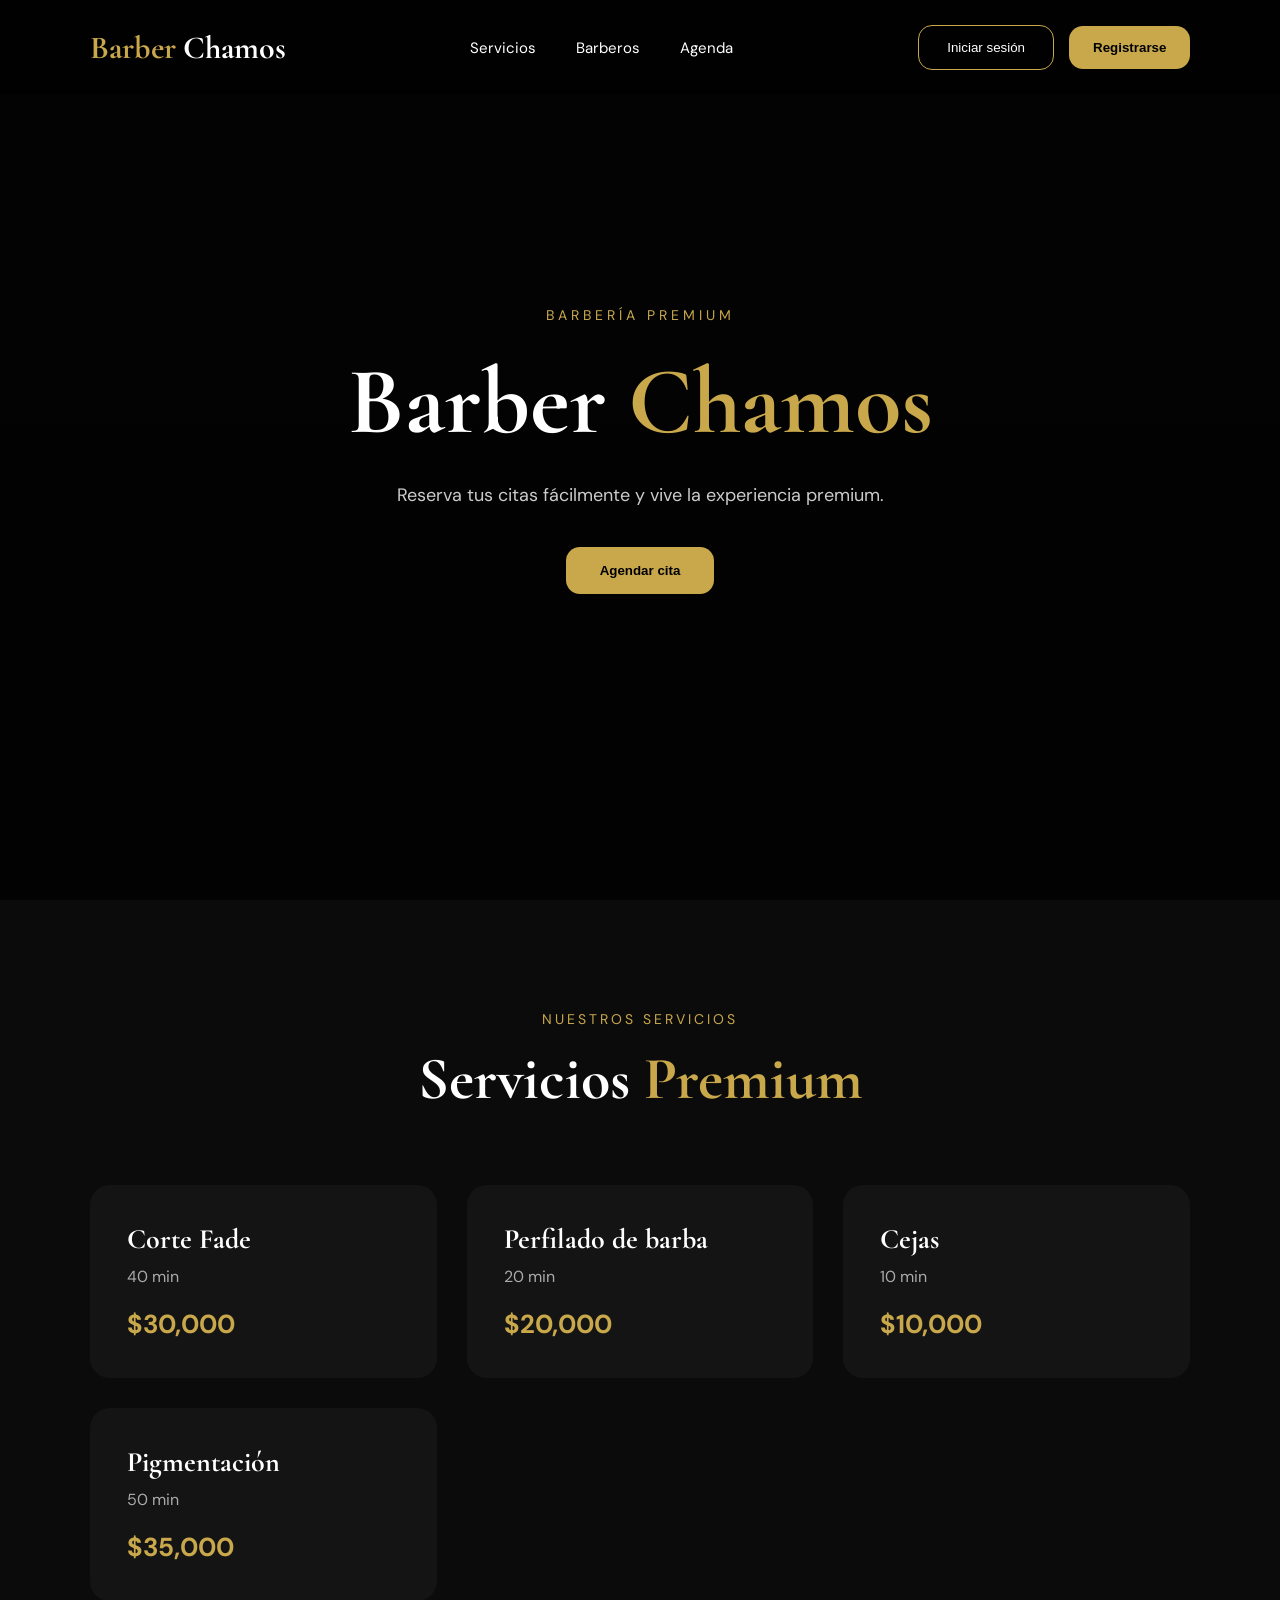
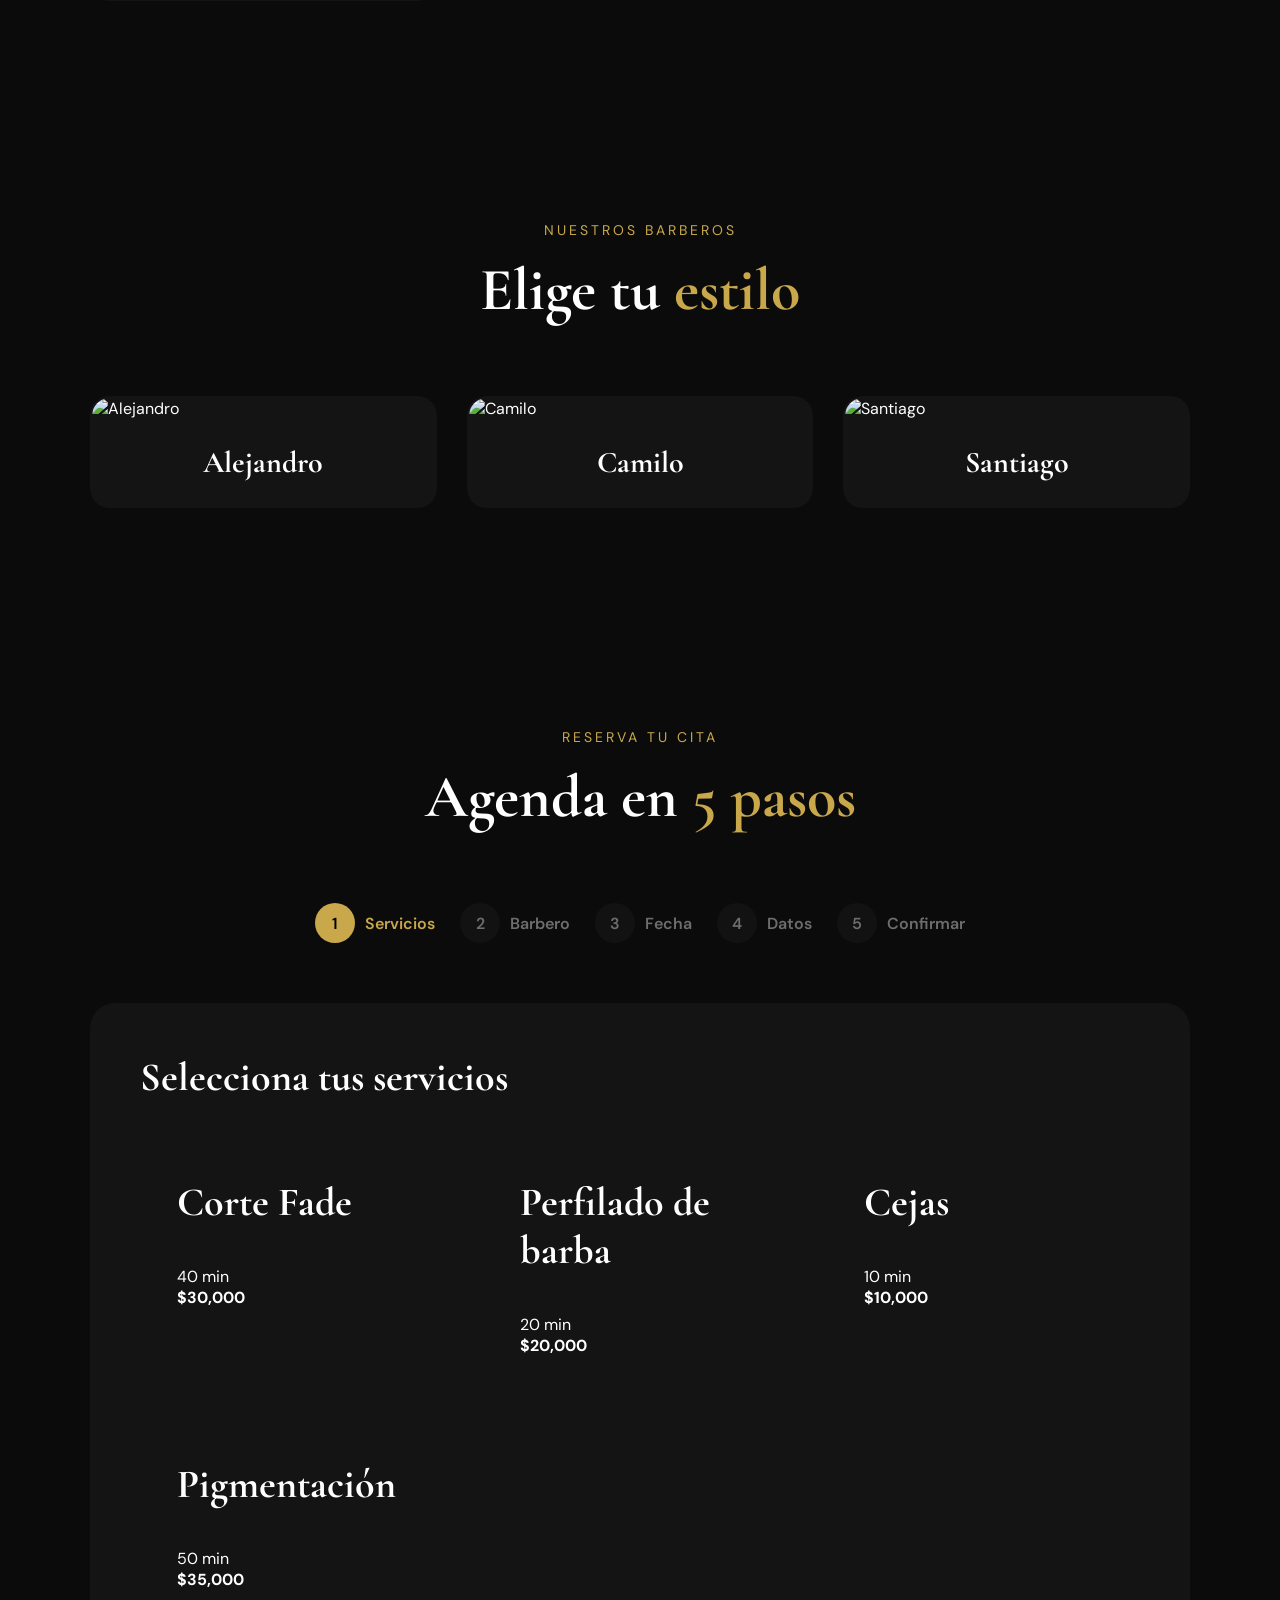
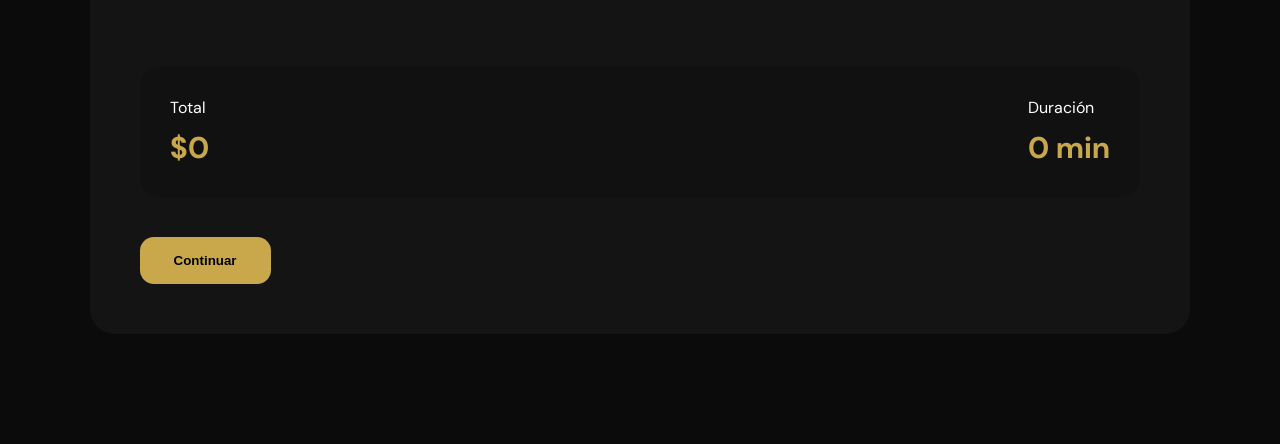
==== dashboard-admin.html @ b544c6a4 "Add files via upload" ====
<!DOCTYPE html>
<html lang="es">
<head>

<meta charset="UTF-8">
<meta name="viewport"
content="width=device-width, initial-scale=1.0">

<title>Admin — Barber Chamos</title>

<link rel="stylesheet" href="styles.css">

<link href="https://fonts.googleapis.com/css2?family=Cormorant+Garamond:wght@300;400;500;600&family=DM+Sans:wght@300;400;500;700&display=swap" rel="stylesheet">

<style>

.admin-section{
    padding:100px 7%;
}

.admin-header{
    display:flex;
    justify-content:space-between;
    align-items:center;
    margin-bottom:50px;
}

.admin-header h1{
    font-family:'Cormorant Garamond',serif;
    font-size:55px;
}

.admin-header h1 span{
    color:var(--gold);
}

.admin-welcome{
    color:var(--gray);
    margin-top:8px;
    font-size:15px;
}

.admin-cards{
    display:grid;
    grid-template-columns:repeat(auto-fit,minmax(200px,1fr));
    gap:25px;
    margin-bottom:60px;
}

.admin-card{
    background:var(--dark);
    padding:30px;
    border-radius:20px;
    border-left:4px solid var(--gold);
}

.admin-card h3{
    color:var(--gray);
    font-size:14px;
    letter-spacing:2px;
    margin-bottom:12px;
}

.admin-card p{
    font-size:42px;
    font-family:'Cormorant Garamond',serif;
    color:var(--gold);
}

.appointments-table{
    background:var(--dark);
    border-radius:20px;
    overflow:hidden;
}

.appointments-table h2{
    font-family:'Cormorant Garamond',serif;
    font-size:36px;
    padding:30px 35px 20px;
    border-bottom:1px solid #222;
}

table{
    width:100%;
    border-collapse:collapse;
}

th{
    text-align:left;
    padding:18px 25px;
    color:var(--gold);
    font-size:13px;
    letter-spacing:1px;
    border-bottom:1px solid #222;
}

td{
    padding:18px 25px;
    border-bottom:1px solid #1a1a1a;
    font-size:14px;
    color:#CCC;
}

tr:last-child td{
    border-bottom:none;
}

tr:hover td{
    background:rgba(201,168,76,.05);
}

.status-badge{
    padding:6px 14px;
    border-radius:20px;
    font-size:12px;
    font-weight:700;
    letter-spacing:1px;
}

.status-pendiente{
    background:rgba(201,168,76,.15);
    color:var(--gold);
}

.status-completada{
    background:rgba(50,200,100,.15);
    color:#4CAF50;
}

.empty-state{
    text-align:center;
    padding:60px;
    color:var(--gray);
}

</style>

</head>

<body>

<div class="admin-section">

    <div class="admin-header">

        <div>

            <h1>
                Panel <span>Admin</span>
            </h1>

            <p
            class="admin-welcome"
            id="adminWelcome">

            </p>

        </div>

        <button
        class="btn-outline"
        onclick="logoutAdmin()">

            Cerrar sesión

        </button>

    </div>

    <!-- STATS -->

    <div class="admin-cards">

        <div class="admin-card">
            <h3>TOTAL CITAS</h3>
            <p id="statTotal">0</p>
        </div>

        <div class="admin-card">
            <h3>PENDIENTES</h3>
            <p id="statPendientes">0</p>
        </div>

        <div class="admin-card">
            <h3>CLIENTES</h3>
            <p id="statClientes">0</p>
        </div>

    </div>

    <!-- TABLA CITAS -->

    <div class="appointments-table">

        <h2>Citas registradas</h2>

        <div id="tableContainer">

        </div>

    </div>

</div>

<!-- ALERTA -->

<div class="custom-alert" id="customAlert"></div>

<script src="storage.js"></script>

<script>

/* VERIFICAR ACCESO */

const user =
JSON.parse(
    localStorage.getItem("currentUser")
);

if(!user || user.role !== "admin"){

    window.location.href = "index.html";

}

/* BIENVENIDA */

document.getElementById("adminWelcome")
.innerHTML =
"Bienvenido, " + user.name;

/* CARGAR DATOS */

function loadDashboard(){

    const appointments =
    JSON.parse(
        localStorage.getItem("appointments")
    ) || [];

    const users =
    JSON.parse(
        localStorage.getItem("users")
    ) || [];

    const clientes =
    users.filter(u => u.role === "cliente");

    const pendientes =
    appointments.filter(
        a => a.status === "pendiente"
    );

    document.getElementById(
        "statTotal"
    ).innerHTML =
    appointments.length;

    document.getElementById(
        "statPendientes"
    ).innerHTML =
    pendientes.length;

    document.getElementById(
        "statClientes"
    ).innerHTML =
    clientes.length;

    /* TABLA */

    const container =
    document.getElementById(
        "tableContainer"
    );

    if(appointments.length === 0){

        container.innerHTML = `
        <div class="empty-state">
            <p>No hay citas registradas aún.</p>
        </div>
        `;

        return;

    }

    const sorted =
    [...appointments].sort((a,b)=>
        new Date(b.createdAt) -
        new Date(a.createdAt)
    );

    let rows = "";

    sorted.forEach(a=>{

        rows += `
        <tr>
            <td>${a.userName}</td>
            <td>${a.userEmail}</td>
            <td>${a.services.join(", ")}</td>
            <td>${a.barberName}</td>
            <td>${a.date}</td>
            <td>${a.time}</td>
            <td>$${a.total.toLocaleString()}</td>
            <td>
                <span class="status-badge status-${a.status}">
                    ${a.status}
                </span>
            </td>
        </tr>
        `;

    });

    container.innerHTML = `
    <table>
        <thead>
            <tr>
                <th>CLIENTE</th>
                <th>CORREO</th>
                <th>SERVICIOS</th>
                <th>BARBERO</th>
                <th>FECHA</th>
                <th>HORA</th>
                <th>TOTAL</th>
                <th>ESTADO</th>
            </tr>
        </thead>
        <tbody>
            ${rows}
        </tbody>
    </table>
    `;

}

loadDashboard();

/* LOGOUT */

function logoutAdmin(){

    localStorage.removeItem("currentUser");

    window.location.href = "index.html";

}

</script>

</body>
</html>
---- styles.css ----
/* =========================
   RESET
========================= */

*{
    margin:0;
    padding:0;
    box-sizing:border-box;
}

html{
    scroll-behavior:smooth;
}

body{

    background:#0B0B0B;
    color:white;

    font-family:'DM Sans',sans-serif;

    overflow-x:hidden;

}

/* =========================
   VARIABLES
========================= */

:root{

    --gold:#C9A84C;
    --black:#0B0B0B;
    --dark:#141414;
    --gray:#999;
    --white:#FFF;

}

/* =========================
   NAVBAR
========================= */

.navbar{

    width:100%;

    display:flex;
    align-items:center;
    justify-content:space-between;

    padding:25px 7%;

    position:fixed;
    top:0;

    z-index:999;

    background:rgba(0,0,0,.5);

    backdrop-filter:blur(10px);

}

.logo{

    font-size:32px;
    font-weight:700;

    font-family:
    'Cormorant Garamond',serif;

}

.logo span{
    color:var(--gold);
}

.nav-links{

    display:flex;
    gap:40px;

}

.nav-links a{

    text-decoration:none;
    color:white;

    transition:.3s;

    font-size:15px;

}

.nav-links a:hover{
    color:var(--gold);
}

.nav-auth{

    display:flex;
    align-items:center;
    gap:15px;

}

/* =========================
   HERO
========================= */

.hero{

    min-height:100vh;

    background:
    linear-gradient(
        rgba(0,0,0,.75),
        rgba(0,0,0,.8)
    ),
    url("https://images.unsplash.com/photo-1622286342621-4bd786c2447c?q=80&w=1600");

    background-size:cover;
    background-position:center;

    display:flex;
    align-items:center;
    justify-content:center;

    text-align:center;

    padding:120px 7%;

}

.hero-content{

    max-width:800px;

}

.hero-mini{

    letter-spacing:4px;

    color:var(--gold);

    margin-bottom:20px;

    font-size:14px;

}

.hero h1{

    font-size:95px;

    font-family:
    'Cormorant Garamond',serif;

    margin-bottom:20px;

}

.hero h1 span{
    color:var(--gold);
}

.hero-text{

    font-size:18px;

    color:#CCC;

    line-height:1.8;

    margin-bottom:35px;

}

/* =========================
   BOTONES
========================= */

.btn-primary{

    background:var(--gold);
    color:black;

    border:none;

    padding:16px 34px;

    border-radius:14px;

    cursor:pointer;

    font-weight:700;

    transition:.3s;

}

.btn-primary:hover{

    transform:translateY(-4px);

}

.btn-outline{

    background:transparent;

    color:white;

    border:1px solid var(--gold);

    padding:14px 28px;

    border-radius:14px;

    cursor:pointer;

    transition:.3s;

}

.btn-outline:hover{

    background:var(--gold);
    color:black;

}

.nav-register{

    padding:14px 24px;

}

.full{
    width:100%;
}

/* =========================
   SECCIONES
========================= */

section{

    padding:110px 7%;

}

.section-header{

    text-align:center;

    margin-bottom:70px;

}

.section-header p{

    color:var(--gold);

    letter-spacing:3px;

    margin-bottom:15px;

    font-size:14px;

}

.section-header h2{

    font-size:60px;

    font-family:
    'Cormorant Garamond',serif;

}

.section-header span{
    color:var(--gold);
}

/* =========================
   SERVICIOS
========================= */

.services-grid{

    display:grid;

    grid-template-columns:
    repeat(auto-fit,minmax(260px,1fr));

    gap:30px;

}

.service-card{

    position:relative;

    background:var(--dark);

    padding:35px;

    border-radius:20px;

    transition:.3s;

    border:2px solid transparent;

    cursor:pointer;

}

.service-card:hover{

    transform:translateY(-8px);

    border-color:var(--gold);

}

/* SERVICIO SELECCIONADO */

.service-card.selected{

    border:4px solid #FFD700 !important;

    background:#2a2415 !important;

    transform:
    translateY(-8px)
    scale(1.03);

    box-shadow:
    0 0 25px rgba(255,215,0,.7);

}

/* TEXTO VISUAL */

.service-card.selected::before{

    content:"SELECCIONADO";

    position:absolute;

    top:15px;
    right:15px;

    background:#FFD700;

    color:black;

    padding:8px 14px;

    border-radius:30px;

    font-size:11px;

    font-weight:700;

    letter-spacing:1px;

}

.service-card h3{

    font-size:28px;

    margin-bottom:10px;

    font-family:
    'Cormorant Garamond',serif;

}

.service-card p{

    color:#AAA;

    margin-bottom:20px;

}

.service-card h4{

    color:var(--gold);

    font-size:26px;

}

/* =========================
   BARBEROS
========================= */

.barbers-grid{

    display:grid;

    grid-template-columns:
    repeat(auto-fit,minmax(260px,1fr));

    gap:30px;

}

.barber-card{

    position:relative;

    background:var(--dark);

    border-radius:20px;

    overflow:hidden;

    cursor:pointer;

    transition:.3s;

    border:2px solid transparent;

}

.barber-card:hover{

    transform:translateY(-8px);

    border-color:var(--gold);

}

.barber-card.selected{

    border:4px solid #FFD700;

    transform:
    translateY(-8px)
    scale(1.03);

    box-shadow:
    0 0 25px rgba(255,215,0,.6);

}

.barber-card.selected::before{

    content:"BARBERO";

    position:absolute;

    top:15px;
    right:15px;

    background:#FFD700;

    color:black;

    padding:8px 14px;

    border-radius:30px;

    font-size:11px;

    font-weight:700;

}

.barber-card img{

    width:100%;
    height:320px;

    object-fit:cover;

}

.barber-card h3{

    padding:25px;

    text-align:center;

    font-size:30px;

    font-family:
    'Cormorant Garamond',serif;

}

/* =========================
   PASOS
========================= */

.steps-bar{

    display:flex;
    justify-content:center;
    gap:25px;

    flex-wrap:wrap;

    margin-bottom:60px;

}

.step{

    display:flex;
    align-items:center;
    gap:10px;

    opacity:.4;

    transition:.3s;

    font-weight:600;

}

.step.active{

    opacity:1;

    color:var(--gold);

}

.step span{

    width:40px;
    height:40px;

    border-radius:50%;

    background:#1d1d1d;

    display:flex;
    align-items:center;
    justify-content:center;

    transition:.3s;

}

.step.active span{

    background:var(--gold);
    color:black;

}

/* =========================
   STEP PANEL
========================= */

.step-panel{

    display:none;

    background:var(--dark);

    padding:50px;

    border-radius:25px;

}

.step-panel.active{
    display:block;
}

.step-panel h3{

    font-size:40px;

    margin-bottom:40px;

    font-family:
    'Cormorant Garamond',serif;

}

/* =========================
   RESUMEN
========================= */

.booking-summary{

    margin-top:40px;

    background:#111;

    padding:30px;

    border-radius:20px;

    display:flex;
    justify-content:space-between;

}

.booking-summary h4{

    color:var(--gold);

    font-size:30px;

    margin-top:10px;

}

/* =========================
   FECHA Y HORARIOS
========================= */

.date-time-container{

    display:grid;

    grid-template-columns:
    1fr 2fr;

    gap:40px;

}

.date-box,
.time-box{

    background:#111;

    padding:30px;

    border-radius:20px;

}

.date-box label,
.time-box label{

    font-size:18px;

    font-weight:600;

}

.date-box input{

    width:100%;

    margin-top:20px;

    padding:18px;

    background:#1d1d1d;

    border:none;

    border-radius:14px;

    color:white;

    font-size:16px;

}

.time-grid{

    display:grid;

    grid-template-columns:
    repeat(auto-fit,minmax(120px,1fr));

    gap:15px;

    margin-top:20px;

}

.time-slot{

    background:#1d1d1d;

    padding:18px;

    border-radius:14px;

    text-align:center;

    cursor:pointer;

    transition:.3s;

    border:1px solid #333;

    font-weight:600;

}

.time-slot:hover{

    border-color:var(--gold);

}

.time-slot.active{

    background:var(--gold);

    color:black;

}

/* =========================
   FORMULARIOS
========================= */

.form-grid{

    display:grid;

    grid-template-columns:
    repeat(auto-fit,minmax(250px,1fr));

    gap:25px;

}

.field{

    display:flex;
    flex-direction:column;

}

.field label{

    margin-bottom:12px;

    font-weight:600;

}

.field input{

    padding:18px;

    border:none;

    border-radius:14px;

    background:#1d1d1d;

    color:white;

    font-size:16px;

}

/* =========================
   BOTONES PASOS
========================= */

.step-actions{

    margin-top:40px;

    display:flex;
    justify-content:space-between;

}

.next-btn{
    margin-top:40px;
}

/* =========================
   RESUMEN FINAL
========================= */

.summary-box{

    background:#111;

    border-radius:20px;

    padding:40px;

}

.summary-item{

    display:flex;
    justify-content:space-between;

    padding:20px 0;

    border-bottom:1px solid #222;

}

.summary-item strong{

    color:var(--gold);

}

/* =========================
   MODAL
========================= */

.modal{

    position:fixed;

    inset:0;

    background:rgba(0,0,0,.7);

    display:none;

    align-items:center;
    justify-content:center;

    z-index:99999;

}

.modal-content{

    width:100%;
    max-width:500px;

    background:#111;

    border-radius:24px;

    padding:40px;

}

.modal-header{

    display:flex;
    justify-content:space-between;
    align-items:center;

    margin-bottom:30px;

}

.modal-header h3{

    font-size:40px;

    font-family:
    'Cormorant Garamond',serif;

}

.modal-header button{

    background:none;
    border:none;

    color:white;

    font-size:26px;

    cursor:pointer;

}

.register-text{

    margin-top:20px;

    text-align:center;

    color:#AAA;

}

.register-text span{

    color:var(--gold);

    cursor:pointer;

    font-weight:700;

}

/* =========================
   ALERTA
========================= */

.custom-alert{

    position:fixed;

    top:30px;
    right:30px;

    background:var(--gold);
    color:black;

    padding:18px 30px;

    border-radius:14px;

    font-weight:700;

    opacity:0;

    transform:translateY(-20px);

    transition:.4s;

    z-index:999999;

    pointer-events:none;

}

.custom-alert.show{

    opacity:1;

    transform:translateY(0);

}

/* =========================
   RESPONSIVE
========================= */

@media(max-width:900px){

    .navbar{

        flex-direction:column;
        gap:20px;

    }

    .hero h1{

        font-size:65px;

    }

    .section-header h2{

        font-size:45px;

    }

    .date-time-container{

        grid-template-columns:1fr;

    }

    .step-actions{

        flex-direction:column;

        gap:20px;

    }

}

@media(max-width:600px){

    .hero h1{

        font-size:50px;

    }

    .nav-links{

        gap:20px;

        flex-wrap:wrap;

        justify-content:center;

    }

    .modal-content{

        margin:20px;

    }

}
/* =========================
   CARDS AGENDA
========================= */

.booking-service-card,
.booking-barber-card{

    position:relative;

    background:var(--dark);

    padding:35px;

    border-radius:20px;

    transition:.3s;

    border:2px solid transparent;

    cursor:pointer;

}

.booking-service-card:hover,
.booking-barber-card:hover{

    transform:translateY(-8px);

    border-color:var(--gold);

}

/* =========================
   SERVICIO SELECCIONADO
========================= */

.booking-service-card.selected{

    border:4px solid #FFD700;

    background:#2a2415;

    box-shadow:
    0 0 25px rgba(255,215,0,.5);

}

.booking-service-card.selected::before{

    content:"✓";

    position:absolute;

    top:15px;
    right:15px;

    width:35px;
    height:35px;

    border-radius:50%;

    background:#FFD700;

    color:black;

    display:flex;
    align-items:center;
    justify-content:center;

    font-weight:900;

}

/* =========================
   BARBERO SELECCIONADO
========================= */

.booking-barber-card.selected{

    border:4px solid #FFD700;

    box-shadow:
    0 0 25px rgba(255,215,0,.5);

}

.booking-barber-card.selected::before{

    content:"✓";

    position:absolute;

    top:15px;
    right:15px;

    width:35px;
    height:35px;

    border-radius:50%;

    background:#FFD700;

    color:black;

    display:flex;
    align-items:center;
    justify-content:center;

    font-weight:900;

}

.booking-barber-card img{

    width:100%;
    height:320px;

    object-fit:cover;

    border-radius:15px;

}

.booking-barber-card h3{

    margin-top:20px;

    text-align:center;

}
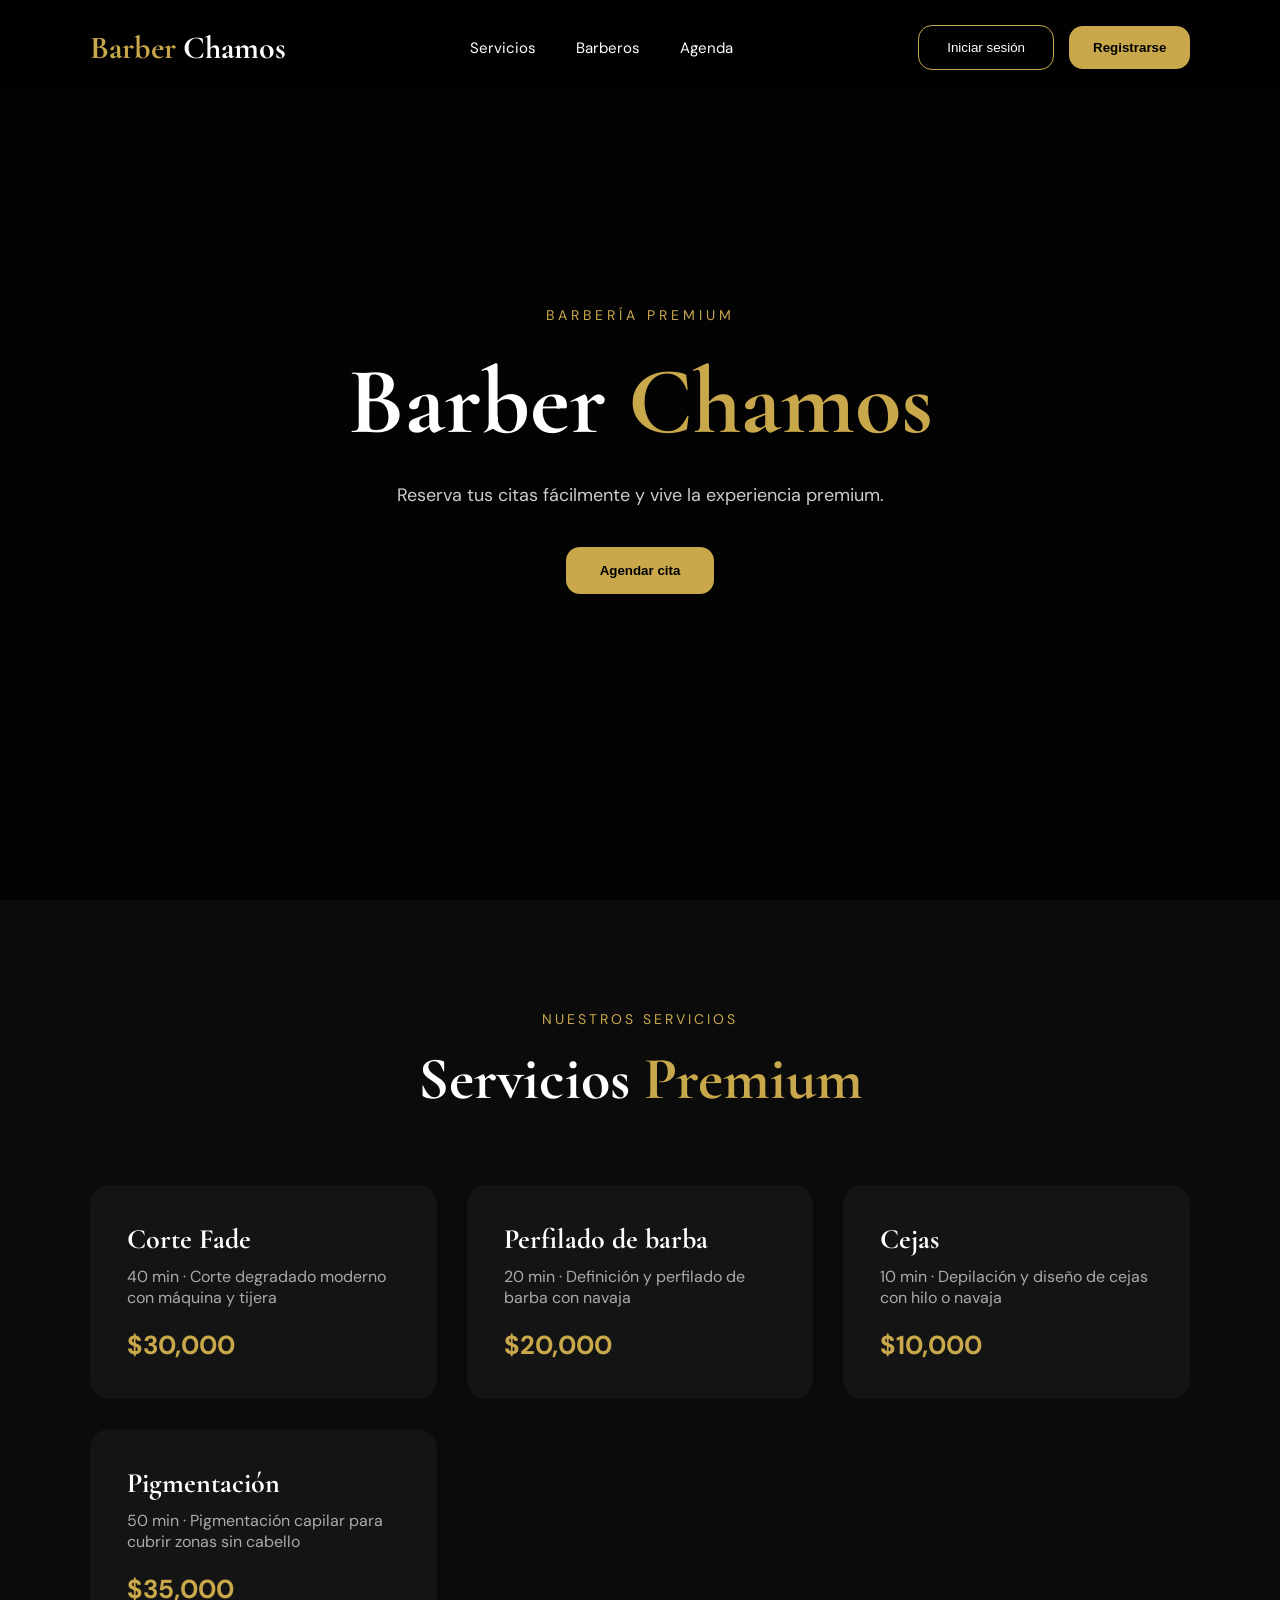
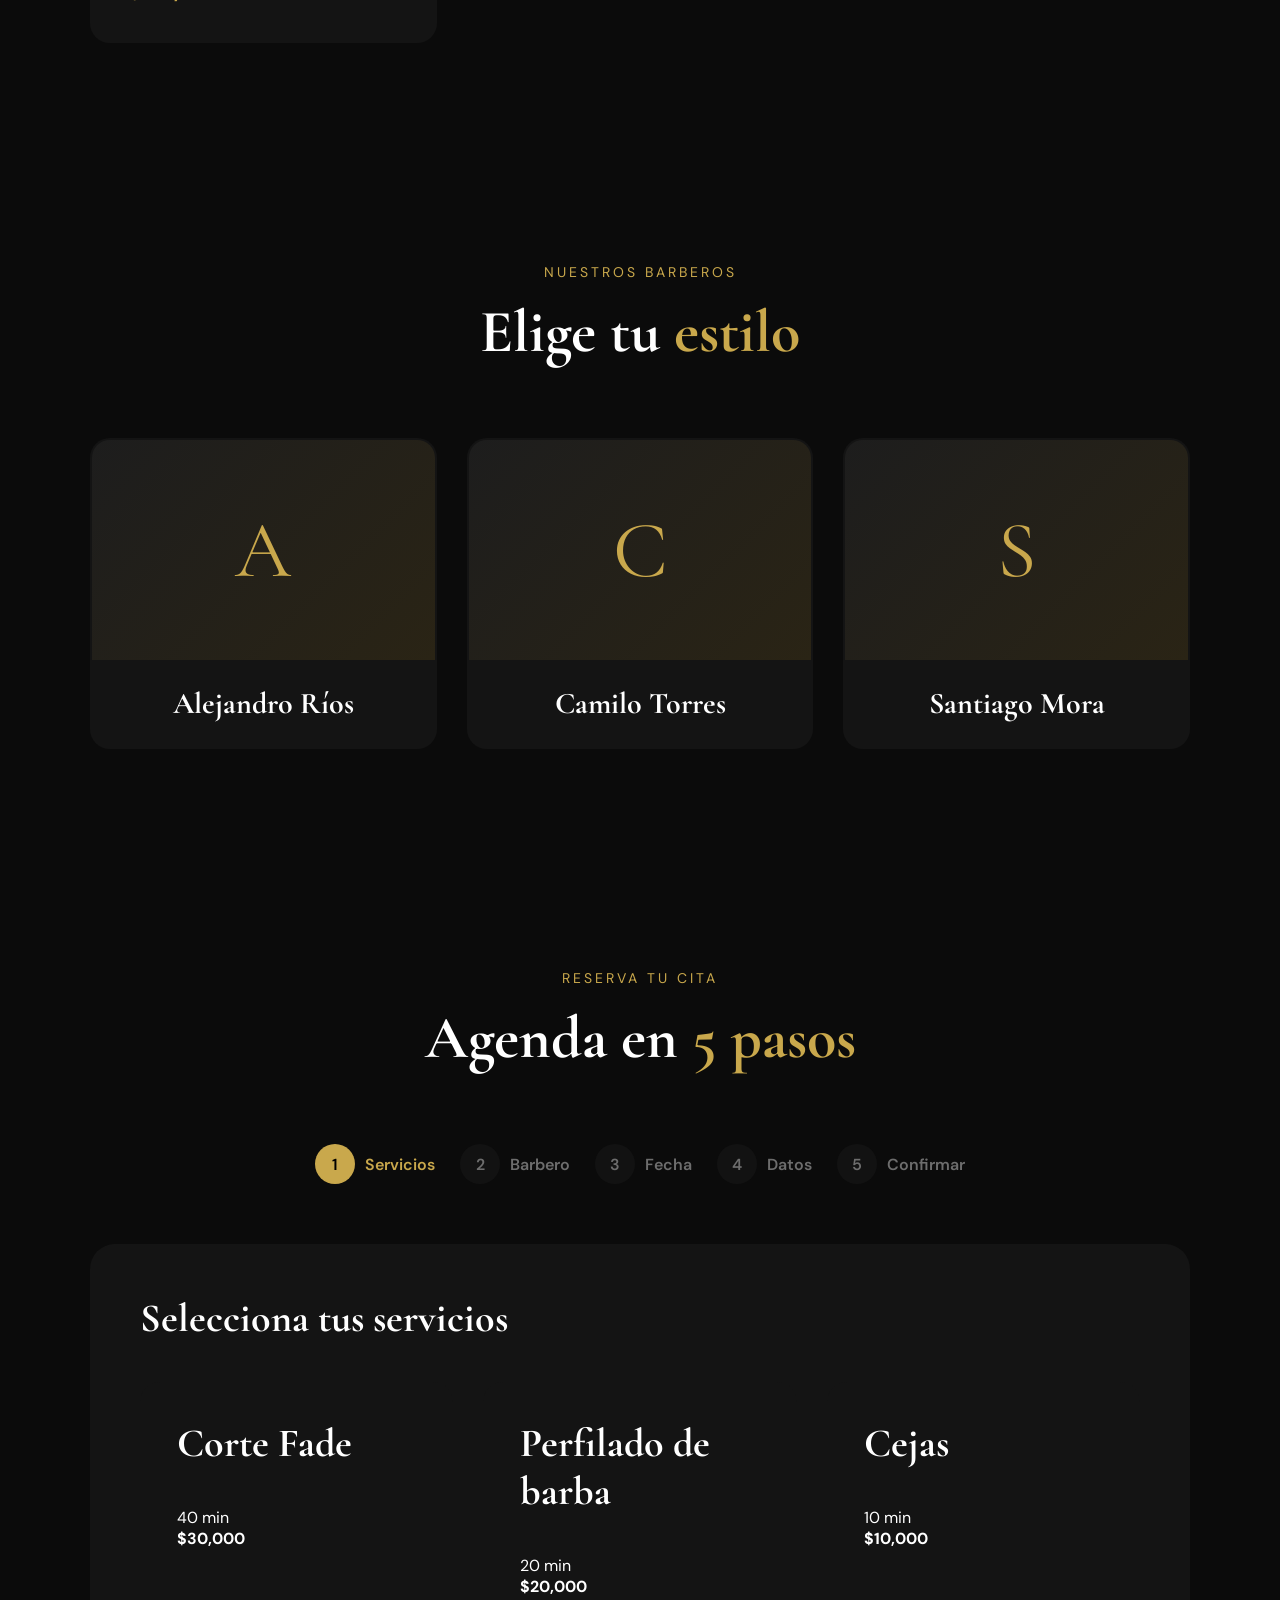
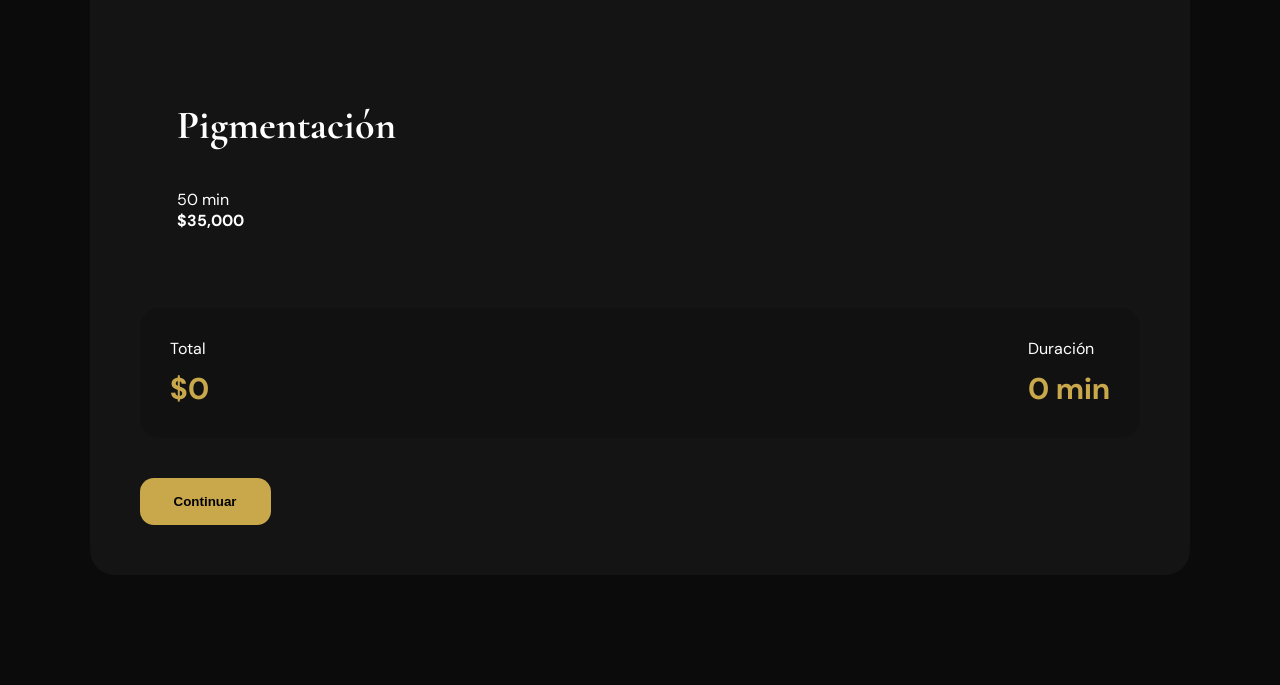
==== commit 4d8a1d6c: "Add files via upload" ====
--- a/dashboard-admin.html
+++ b/dashboard-admin.html
@@ -1,354 +1,594 @@
 <!DOCTYPE html>
 <html lang="es">
 <head>
-
 <meta charset="UTF-8">
-<meta name="viewport"
-content="width=device-width, initial-scale=1.0">
-
+<meta name="viewport" content="width=device-width, initial-scale=1.0">
 <title>Admin — Barber Chamos</title>
-
 <link rel="stylesheet" href="styles.css">
-
 <link href="https://fonts.googleapis.com/css2?family=Cormorant+Garamond:wght@300;400;500;600&family=DM+Sans:wght@300;400;500;700&display=swap" rel="stylesheet">
-
-<style>
-
-.admin-section{
-    padding:100px 7%;
-}
-
-.admin-header{
-    display:flex;
-    justify-content:space-between;
-    align-items:center;
-    margin-bottom:50px;
-}
-
-.admin-header h1{
-    font-family:'Cormorant Garamond',serif;
-    font-size:55px;
-}
-
-.admin-header h1 span{
-    color:var(--gold);
-}
-
-.admin-welcome{
-    color:var(--gray);
-    margin-top:8px;
-    font-size:15px;
-}
-
-.admin-cards{
-    display:grid;
-    grid-template-columns:repeat(auto-fit,minmax(200px,1fr));
-    gap:25px;
-    margin-bottom:60px;
-}
-
-.admin-card{
-    background:var(--dark);
-    padding:30px;
-    border-radius:20px;
-    border-left:4px solid var(--gold);
-}
-
-.admin-card h3{
-    color:var(--gray);
-    font-size:14px;
-    letter-spacing:2px;
-    margin-bottom:12px;
-}
-
-.admin-card p{
-    font-size:42px;
-    font-family:'Cormorant Garamond',serif;
-    color:var(--gold);
-}
-
-.appointments-table{
-    background:var(--dark);
-    border-radius:20px;
-    overflow:hidden;
-}
-
-.appointments-table h2{
-    font-family:'Cormorant Garamond',serif;
-    font-size:36px;
-    padding:30px 35px 20px;
-    border-bottom:1px solid #222;
-}
-
-table{
-    width:100%;
-    border-collapse:collapse;
-}
-
-th{
-    text-align:left;
-    padding:18px 25px;
-    color:var(--gold);
-    font-size:13px;
-    letter-spacing:1px;
-    border-bottom:1px solid #222;
-}
-
-td{
-    padding:18px 25px;
-    border-bottom:1px solid #1a1a1a;
-    font-size:14px;
-    color:#CCC;
-}
-
-tr:last-child td{
-    border-bottom:none;
-}
-
-tr:hover td{
-    background:rgba(201,168,76,.05);
-}
-
-.status-badge{
-    padding:6px 14px;
-    border-radius:20px;
-    font-size:12px;
-    font-weight:700;
-    letter-spacing:1px;
-}
-
-.status-pendiente{
-    background:rgba(201,168,76,.15);
-    color:var(--gold);
-}
-
-.status-completada{
-    background:rgba(50,200,100,.15);
-    color:#4CAF50;
-}
-
-.empty-state{
-    text-align:center;
-    padding:60px;
-    color:var(--gray);
-}
-
-</style>
-
 </head>
-
 <body>
-
-<div class="admin-section">
-
-    <div class="admin-header">
-
-        <div>
-
-            <h1>
-                Panel <span>Admin</span>
-            </h1>
-
-            <p
-            class="admin-welcome"
-            id="adminWelcome">
-
-            </p>
-
+<div class="dashboard-layout">
+  <aside class="sidebar">
+    <div class="sidebar-logo"><span>Barber</span> Chamos</div>
+    <div class="sidebar-user">
+      <p>ROL</p>
+      <strong>Administrador</strong>
+      <p id="adminName" style="color:var(--gold);margin-top:4px;font-size:14px;"></p>
+    </div>
+    <nav class="sidebar-nav">
+      <button class="nav-item active" onclick="showPanel('overview')"><span class="icon">📊</span> Resumen</button>
+      <button class="nav-item" onclick="showPanel('users')"><span class="icon">👥</span> Usuarios</button>
+      <button class="nav-item" onclick="showPanel('services')"><span class="icon">✂️</span> Servicios</button>
+      <button class="nav-item" onclick="showPanel('appointments')"><span class="icon">📅</span> Citas</button>
+      <button class="nav-item" onclick="showPanel('availability')"><span class="icon">🕐</span> Disponibilidad</button>
+      <button class="nav-item" onclick="showPanel('history')"><span class="icon">📋</span> Historial</button>
+    </nav>
+    <div class="sidebar-bottom">
+      <button class="nav-item" onclick="doLogout()"><span class="icon">🚪</span> Cerrar sesión</button>
+    </div>
+  </aside>
+  <main class="main-content">
+    <section class="panel-section active" id="panel-overview">
+      <div class="page-header">
+        <h1>Panel <span>Admin</span></h1>
+        <p>Gestión completa de Barber Chamos</p>
+      </div>
+      <div class="stats-grid">
+        <div class="stat-card"><h3>TOTAL CITAS</h3><p id="statTotal">0</p></div>
+        <div class="stat-card"><h3>PENDIENTES</h3><p id="statPendientes">0</p></div>
+        <div class="stat-card"><h3>CONFIRMADAS</h3><p id="statConfirmadas">0</p></div>
+        <div class="stat-card"><h3>CLIENTES</h3><p id="statClientes">0</p></div>
+        <div class="stat-card"><h3>BARBEROS</h3><p id="statBarberos">0</p></div>
+      </div>
+      <div class="data-table-wrap">
+        <div class="data-table-header"><h2>Citas recientes</h2></div>
+        <div id="recentAppointments"></div>
+      </div>
+    </section>
+    <section class="panel-section" id="panel-users">
+      <div class="page-header">
+        <h1>Gestión de <span>Usuarios</span></h1>
+        <p>Registra, activa o desactiva usuarios del sistema</p>
+      </div>
+      <div class="filters-row">
+        <input class="filter-input" type="text" id="userSearch" placeholder="Buscar por nombre o correo..." oninput="renderUsers()">
+        <select class="filter-input" id="userRoleFilter" onchange="renderUsers()" style="max-width:160px;">
+          <option value="">Todos los roles</option>
+          <option value="admin">Admin</option>
+          <option value="barbero">Barbero</option>
+          <option value="cliente">Cliente</option>
+        </select>
+        <button class="btn-primary" style="padding:12px 22px;font-size:14px;" onclick="openUserModal()">+ Nuevo usuario</button>
+      </div>
+      <div class="data-table-wrap">
+        <div id="usersTable"></div>
+      </div>
+    </section>
+    <section class="panel-section" id="panel-services">
+      <div class="page-header">
+        <h1>Gestión de <span>Servicios</span></h1>
+        <p>Crea, edita o elimina los servicios de la barbería</p>
+      </div>
+      <div style="margin-bottom:20px;">
+        <button class="btn-primary" style="padding:12px 22px;font-size:14px;" onclick="openServiceModal()">+ Nuevo servicio</button>
+      </div>
+      <div class="data-table-wrap">
+        <div id="servicesTable"></div>
+      </div>
+    </section>
+    <section class="panel-section" id="panel-appointments">
+      <div class="page-header">
+        <h1>Gestión de <span>Citas</span></h1>
+        <p>Visualiza, confirma o cancela citas</p>
+      </div>
+      <div class="filters-row">
+        <input class="filter-input" type="date" id="apptDateFilter" onchange="renderAppointments()">
+        <select class="filter-input" id="apptStatusFilter" onchange="renderAppointments()" style="max-width:160px;">
+          <option value="">Todos los estados</option>
+          <option value="pendiente">Pendiente</option>
+          <option value="confirmada">Confirmada</option>
+          <option value="completada">Completada</option>
+          <option value="cancelada">Cancelada</option>
+        </select>
+        <button class="btn-sm btn-sm-outline" onclick="document.getElementById('apptDateFilter').value='';document.getElementById('apptStatusFilter').value='';renderAppointments()">Limpiar</button>
+      </div>
+      <div class="data-table-wrap">
+        <div id="appointmentsTable"></div>
+      </div>
+    </section>
+    <section class="panel-section" id="panel-availability">
+      <div class="page-header">
+        <h1>Disponibilidad de <span>Barberos</span></h1>
+        <p>Bloquea u habilita horarios por barbero y fecha</p>
+      </div>
+      <div class="data-table-wrap" style="padding:30px;">
+        <div class="filters-row" style="margin-bottom:25px;">
+          <div class="field" style="flex:1;">
+            <label style="font-size:13px;color:var(--gray);margin-bottom:8px;display:block;">BARBERO</label>
+            <select class="filter-input" id="availBarber" onchange="renderAvailability()" style="max-width:220px;">
+              <option value="">Selecciona barbero</option>
+            </select>
+          </div>
+          <div class="field">
+            <label style="font-size:13px;color:var(--gray);margin-bottom:8px;display:block;">FECHA</label>
+            <input class="filter-input" type="date" id="availDate" onchange="renderAvailability()">
+          </div>
         </div>
-
-        <button
-        class="btn-outline"
-        onclick="logoutAdmin()">
-
-            Cerrar sesión
-
-        </button>
-
-    </div>
-
-    <!-- STATS -->
-
-    <div class="admin-cards">
-
-        <div class="admin-card">
-            <h3>TOTAL CITAS</h3>
-            <p id="statTotal">0</p>
-        </div>
-
-        <div class="admin-card">
-            <h3>PENDIENTES</h3>
-            <p id="statPendientes">0</p>
-        </div>
-
-        <div class="admin-card">
-            <h3>CLIENTES</h3>
-            <p id="statClientes">0</p>
-        </div>
-
-    </div>
-
-    <!-- TABLA CITAS -->
-
-    <div class="appointments-table">
-
-        <h2>Citas registradas</h2>
-
-        <div id="tableContainer">
-
-        </div>
-
-    </div>
-
+        <div id="availSlots"></div>
+      </div>
+    </section>
+    <section class="panel-section" id="panel-history">
+      <div class="page-header">
+        <h1>Historial de <span>Clientes</span></h1>
+        <p>Consulta el historial de citas por cliente</p>
+      </div>
+      <div class="filters-row">
+        <input class="filter-input" type="text" id="historySearch" placeholder="Buscar cliente por nombre o correo..." oninput="renderHistory()" style="max-width:360px;">
+      </div>
+      <div id="historyContainer"></div>
+    </section>
+  </main>
 </div>
-
-<!-- ALERTA -->
-
 <div class="custom-alert" id="customAlert"></div>
-
+<div id="confirmModal">
+  <div class="modal-content" style="max-width:400px;text-align:center;padding:40px;">
+    <h4 style="font-family:'Cormorant Garamond',serif;font-size:28px;margin-bottom:12px;">¿Confirmar acción?</h4>
+    <p id="confirmMsg" style="color:var(--gray);margin-bottom:30px;"></p>
+    <div style="display:flex;gap:12px;justify-content:center;">
+      <button class="btn-outline" id="confirmNo">Cancelar</button>
+      <button class="btn-primary" id="confirmYes">Confirmar</button>
+    </div>
+  </div>
+</div>
+<div class="dash-modal" id="userModal">
+  <div class="dash-modal-content">
+    <div class="dash-modal-header">
+      <h3 id="userModalTitle">Nuevo Usuario</h3>
+      <button class="dash-modal-close" onclick="closeUserModal()">✕</button>
+    </div>
+    <input type="hidden" id="userModalId">
+    <div class="form-row">
+      <div class="field full">
+        <label>Nombre completo</label>
+        <input type="text" id="uName">
+      </div>
+      <div class="field">
+        <label>Correo electrónico</label>
+        <input type="email" id="uEmail">
+      </div>
+      <div class="field">
+        <label>Teléfono</label>
+        <input type="text" id="uPhone">
+      </div>
+      <div class="field">
+        <label>Contraseña</label>
+        <input type="password" id="uPassword" placeholder="Mínimo 6 caracteres">
+      </div>
+      <div class="field">
+        <label>Rol</label>
+        <select id="uRole">
+          <option value="cliente">Cliente</option>
+          <option value="barbero">Barbero</option>
+          <option value="admin">Administrador</option>
+        </select>
+      </div>
+    </div>
+    <div class="modal-actions">
+      <button class="btn-outline" onclick="closeUserModal()">Cancelar</button>
+      <button class="btn-primary" onclick="saveUser()">Guardar</button>
+    </div>
+  </div>
+</div>
+<div class="dash-modal" id="serviceModal">
+  <div class="dash-modal-content">
+    <div class="dash-modal-header">
+      <h3 id="serviceModalTitle">Nuevo Servicio</h3>
+      <button class="dash-modal-close" onclick="closeServiceModal()">✕</button>
+    </div>
+    <input type="hidden" id="serviceModalId">
+    <div class="form-row">
+      <div class="field full">
+        <label>Nombre del servicio</label>
+        <input type="text" id="sNombre">
+      </div>
+      <div class="field full">
+        <label>Descripción</label>
+        <textarea id="sDesc" rows="2"></textarea>
+      </div>
+      <div class="field">
+        <label>Precio (COP)</label>
+        <input type="number" id="sPrecio" min="0">
+      </div>
+      <div class="field">
+        <label>Duración (minutos)</label>
+        <input type="number" id="sTiempo" min="5">
+      </div>
+    </div>
+    <div class="modal-actions">
+      <button class="btn-outline" onclick="closeServiceModal()">Cancelar</button>
+      <button class="btn-primary" onclick="saveService()">Guardar</button>
+    </div>
+  </div>
+</div>
+<div class="dash-modal" id="apptModal">
+  <div class="dash-modal-content">
+    <div class="dash-modal-header">
+      <h3>Modificar Cita</h3>
+      <button class="dash-modal-close" onclick="closeApptModal()">✕</button>
+    </div>
+    <input type="hidden" id="apptModalId">
+    <div class="form-row">
+      <div class="field">
+        <label>Fecha</label>
+        <input type="date" id="apptNewDate">
+      </div>
+      <div class="field">
+        <label>Hora</label>
+        <select id="apptNewTime">
+          <option>8:00 AM</option><option>9:00 AM</option><option>10:00 AM</option>
+          <option>11:00 AM</option><option>1:00 PM</option><option>2:00 PM</option>
+          <option>3:00 PM</option><option>4:00 PM</option><option>5:00 PM</option>
+        </select>
+      </div>
+      <div class="field">
+        <label>Estado</label>
+        <select id="apptNewStatus">
+          <option value="pendiente">Pendiente</option>
+          <option value="confirmada">Confirmada</option>
+          <option value="completada">Completada</option>
+          <option value="cancelada">Cancelada</option>
+        </select>
+      </div>
+    </div>
+    <div class="modal-actions">
+      <button class="btn-outline" onclick="closeApptModal()">Cancelar</button>
+      <button class="btn-primary" onclick="saveApptEdit()">Guardar cambios</button>
+    </div>
+  </div>
+</div>
 <script src="storage.js"></script>
-
 <script>
-
-/* VERIFICAR ACCESO */
-
-const user =
-JSON.parse(
-    localStorage.getItem("currentUser")
-);
-
-if(!user || user.role !== "admin"){
-
-    window.location.href = "index.html";
-
-}
-
-/* BIENVENIDA */
-
-document.getElementById("adminWelcome")
-.innerHTML =
-"Bienvenido, " + user.name;
-
-/* CARGAR DATOS */
-
-function loadDashboard(){
-
-    const appointments =
-    JSON.parse(
-        localStorage.getItem("appointments")
-    ) || [];
-
-    const users =
-    JSON.parse(
-        localStorage.getItem("users")
-    ) || [];
-
-    const clientes =
-    users.filter(u => u.role === "cliente");
-
-    const pendientes =
-    appointments.filter(
-        a => a.status === "pendiente"
-    );
-
-    document.getElementById(
-        "statTotal"
-    ).innerHTML =
-    appointments.length;
-
-    document.getElementById(
-        "statPendientes"
-    ).innerHTML =
-    pendientes.length;
-
-    document.getElementById(
-        "statClientes"
-    ).innerHTML =
-    clientes.length;
-
-    /* TABLA */
-
-    const container =
-    document.getElementById(
-        "tableContainer"
-    );
-
-    if(appointments.length === 0){
-
-        container.innerHTML = `
-        <div class="empty-state">
-            <p>No hay citas registradas aún.</p>
-        </div>
-        `;
-
-        return;
-
+const currentUser = JSON.parse(localStorage.getItem("currentUser"));
+if(!currentUser || currentUser.role !== "admin"){
+  window.location.href = "index.html";
+}
+document.getElementById("adminName").textContent = currentUser.name;
+function showPanel(name){
+  document.querySelectorAll(".panel-section").forEach(s=>s.classList.remove("active"));
+  document.querySelectorAll(".nav-item").forEach(b=>b.classList.remove("active"));
+  document.getElementById("panel-"+name).classList.add("active");
+  event.currentTarget.classList.add("active");
+  if(name==="overview") loadOverview();
+  if(name==="users") renderUsers();
+  if(name==="services") renderServices();
+  if(name==="appointments") renderAppointments();
+  if(name==="availability") initAvailability();
+  if(name==="history") renderHistory();
+}
+function loadOverview(){
+  const apps   = getAppointments();
+  const users  = getAllUsers();
+  document.getElementById("statTotal").textContent       = apps.length;
+  document.getElementById("statPendientes").textContent  = apps.filter(a=>a.status==="pendiente").length;
+  document.getElementById("statConfirmadas").textContent = apps.filter(a=>a.status==="confirmada").length;
+  document.getElementById("statClientes").textContent    = users.filter(u=>u.role==="cliente").length;
+  document.getElementById("statBarberos").textContent    = users.filter(u=>u.role==="barbero").length;
+  const recent = [...apps].sort((a,b)=>new Date(b.createdAt)-new Date(a.createdAt)).slice(0,8);
+  const el = document.getElementById("recentAppointments");
+  if(!recent.length){ el.innerHTML=`<div class="empty-state"><p>Sin citas registradas.</p></div>`; return; }
+  el.innerHTML = `<table><thead><tr><th>CLIENTE</th><th>BARBERO</th><th>SERVICIOS</th><th>FECHA</th><th>HORA</th><th>ESTADO</th></tr></thead><tbody>
+    ${recent.map(a=>`<tr>
+      <td>${a.userName}</td><td>${a.barberName}</td>
+      <td>${Array.isArray(a.services)?a.services.join(", "):a.services}</td>
+      <td>${a.date}</td><td>${a.time}</td>
+      <td><span class="status-badge status-${a.status}">${a.status}</span></td>
+    </tr>`).join("")}
+  </tbody></table>`;
+}
+function renderUsers(){
+  const search = document.getElementById("userSearch").value.toLowerCase();
+  const role   = document.getElementById("userRoleFilter").value;
+  let users = getAllUsers().filter(u=>{
+    const matchSearch = u.name.toLowerCase().includes(search) || u.email.toLowerCase().includes(search);
+    const matchRole   = !role || u.role === role;
+    return matchSearch && matchRole;
+  });
+  const el = document.getElementById("usersTable");
+  if(!users.length){ el.innerHTML=`<div class="empty-state"><p>No se encontraron usuarios.</p></div>`; return; }
+  el.innerHTML = `<table><thead><tr><th>NOMBRE</th><th>CORREO</th><th>TELÉFONO</th><th>ROL</th><th>ESTADO</th><th>ACCIONES</th></tr></thead><tbody>
+    ${users.map(u=>`<tr>
+      <td>${u.name}</td>
+      <td>${u.email}</td>
+      <td>${u.phone||"—"}</td>
+      <td><span class="role-badge role-${u.role}">${u.role}</span></td>
+      <td>${u.active?'<span class="active-badge">Activo</span>':'<span class="inactive-badge">Inactivo</span>'}</td>
+      <td><div class="table-actions">
+        <button class="btn-sm btn-sm-gold" onclick="openUserModal(${u.id})">Editar</button>
+        <button class="btn-sm btn-sm-outline" onclick="toggleUser(${u.id})">${u.active?"Desactivar":"Activar"}</button>
+        ${u.id!==currentUser.id?`<button class="btn-sm btn-sm-danger" onclick="deleteUser(${u.id})">Eliminar</button>`:""}
+      </div></td>
+    </tr>`).join("")}
+  </tbody></table>`;
+}
+function openUserModal(id){
+  document.getElementById("userModal").classList.add("open");
+  if(id){
+    const u = getAllUsers().find(u=>u.id===id);
+    document.getElementById("userModalTitle").textContent = "Editar Usuario";
+    document.getElementById("userModalId").value  = u.id;
+    document.getElementById("uName").value         = u.name;
+    document.getElementById("uEmail").value        = u.email;
+    document.getElementById("uPhone").value        = u.phone||"";
+    document.getElementById("uPassword").value     = u.password;
+    document.getElementById("uRole").value         = u.role;
+  } else {
+    document.getElementById("userModalTitle").textContent = "Nuevo Usuario";
+    document.getElementById("userModalId").value = "";
+    ["uName","uEmail","uPhone","uPassword"].forEach(f=>document.getElementById(f).value="");
+    document.getElementById("uRole").value = "cliente";
+  }
+}
+function closeUserModal(){ document.getElementById("userModal").classList.remove("open"); }
+function saveUser(){
+  const id       = document.getElementById("userModalId").value;
+  const name     = document.getElementById("uName").value.trim();
+  const email    = document.getElementById("uEmail").value.trim();
+  const phone    = document.getElementById("uPhone").value.trim();
+  const password = document.getElementById("uPassword").value;
+  const role     = document.getElementById("uRole").value;
+  if(!name||!email||!password){ showAlert("Completa todos los campos obligatorios","error"); return; }
+  let users = getAllUsers();
+  if(id){
+    const idx = users.findIndex(u=>u.id==id);
+    users[idx] = {...users[idx], name, email, phone, password, role};
+    showAlert("Usuario actualizado correctamente");
+  } else {
+    if(users.find(u=>u.email===email)){ showAlert("El correo ya está registrado","error"); return; }
+    users.push({ id:Date.now(), name, email, phone, password, role, active:true, createdAt:new Date().toISOString() });
+    showAlert("Usuario creado correctamente");
+  }
+  saveUsers(users);
+  closeUserModal();
+  renderUsers();
+  loadOverview();
+}
+function toggleUser(id){
+  let users = getAllUsers();
+  const u = users.find(u=>u.id===id);
+  const msg = u.active ? `¿Desactivar a <strong>${u.name}</strong>?` : `¿Activar a <strong>${u.name}</strong>?`;
+  showConfirm(msg, ()=>{
+    users = getAllUsers();
+    const idx = users.findIndex(u=>u.id===id);
+    users[idx].active = !users[idx].active;
+    saveUsers(users);
+    showAlert(`Usuario ${users[idx].active?"activado":"desactivado"}`);
+    renderUsers(); loadOverview();
+  });
+}
+function deleteUser(id){
+  const u = getAllUsers().find(u=>u.id===id);
+  showConfirm(`¿Eliminar permanentemente a <strong>${u.name}</strong>?`, ()=>{
+    saveUsers(getAllUsers().filter(u=>u.id!==id));
+    showAlert("Usuario eliminado");
+    renderUsers(); loadOverview();
+  });
+}
+function renderServices(){
+  const svcs = getServices();
+  const el = document.getElementById("servicesTable");
+  if(!svcs.length){ el.innerHTML=`<div class="empty-state"><p>No hay servicios registrados.</p></div>`; return; }
+  el.innerHTML = `<table><thead><tr><th>NOMBRE</th><th>DESCRIPCIÓN</th><th>PRECIO</th><th>DURACIÓN</th><th>ACCIONES</th></tr></thead><tbody>
+    ${svcs.map(s=>`<tr>
+      <td>${s.nombre}</td>
+      <td>${s.descripcion||"—"}</td>
+      <td>$${s.precio.toLocaleString()}</td>
+      <td>${s.tiempo} min</td>
+      <td><div class="table-actions">
+        <button class="btn-sm btn-sm-gold" onclick="openServiceModal(${s.id})">Editar</button>
+        <button class="btn-sm btn-sm-danger" onclick="deleteService(${s.id})">Eliminar</button>
+      </div></td>
+    </tr>`).join("")}
+  </tbody></table>`;
+}
+function openServiceModal(id){
+  document.getElementById("serviceModal").classList.add("open");
+  if(id){
+    const s = getServices().find(s=>s.id===id);
+    document.getElementById("serviceModalTitle").textContent = "Editar Servicio";
+    document.getElementById("serviceModalId").value = s.id;
+    document.getElementById("sNombre").value = s.nombre;
+    document.getElementById("sDesc").value   = s.descripcion||"";
+    document.getElementById("sPrecio").value = s.precio;
+    document.getElementById("sTiempo").value = s.tiempo;
+  } else {
+    document.getElementById("serviceModalTitle").textContent = "Nuevo Servicio";
+    document.getElementById("serviceModalId").value = "";
+    ["sNombre","sDesc","sPrecio","sTiempo"].forEach(f=>document.getElementById(f).value="");
+  }
+}
+function closeServiceModal(){ document.getElementById("serviceModal").classList.remove("open"); }
+function saveService(){
+  const id     = document.getElementById("serviceModalId").value;
+  const nombre = document.getElementById("sNombre").value.trim();
+  const desc   = document.getElementById("sDesc").value.trim();
+  const precio = parseInt(document.getElementById("sPrecio").value);
+  const tiempo = parseInt(document.getElementById("sTiempo").value);
+  if(!nombre||!precio||!tiempo){ showAlert("Completa todos los campos","error"); return; }
+  if(precio<0||tiempo<1){ showAlert("Valores inválidos","error"); return; }
+  let svcs = getServices();
+  if(id){
+    const idx = svcs.findIndex(s=>s.id==id);
+    svcs[idx] = {...svcs[idx], nombre, descripcion:desc, precio, tiempo};
+    showAlert("Servicio actualizado");
+  } else {
+    svcs.push({ id:Date.now(), nombre, descripcion:desc, precio, tiempo });
+    showAlert("Servicio creado");
+  }
+  saveServices(svcs);
+  closeServiceModal();
+  renderServices();
+}
+function deleteService(id){
+  const s = getServices().find(s=>s.id===id);
+  showConfirm(`¿Eliminar el servicio <strong>${s.nombre}</strong>?`, ()=>{
+    saveServices(getServices().filter(s=>s.id!==id));
+    showAlert("Servicio eliminado");
+    renderServices();
+  });
+}
+function renderAppointments(){
+  const dateF   = document.getElementById("apptDateFilter").value;
+  const statusF = document.getElementById("apptStatusFilter").value;
+  let apps = getAppointments().filter(a=>{
+    return (!dateF||a.date===dateF) && (!statusF||a.status===statusF);
+  }).sort((a,b)=>new Date(b.createdAt)-new Date(a.createdAt));
+  const el = document.getElementById("appointmentsTable");
+  if(!apps.length){ el.innerHTML=`<div class="empty-state"><p>No hay citas con esos filtros.</p></div>`; return; }
+  el.innerHTML = `<table><thead><tr><th>CLIENTE</th><th>BARBERO</th><th>SERVICIOS</th><th>FECHA</th><th>HORA</th><th>TOTAL</th><th>ESTADO</th><th>ACCIONES</th></tr></thead><tbody>
+    ${apps.map(a=>`<tr>
+      <td>${a.userName}</td><td>${a.barberName}</td>
+      <td>${Array.isArray(a.services)?a.services.join(", "):a.services}</td>
+      <td>${a.date}</td><td>${a.time}</td>
+      <td>$${a.total.toLocaleString()}</td>
+      <td><span class="status-badge status-${a.status}">${a.status}</span></td>
+      <td><div class="table-actions">
+        ${a.status==="pendiente"?`<button class="btn-sm btn-sm-gold" onclick="confirmAppt(${a.id})">Confirmar</button>`:""}
+        ${(a.status==="pendiente"||a.status==="confirmada")?`<button class="btn-sm btn-sm-outline" onclick="openApptModal(${a.id})">Editar</button><button class="btn-sm btn-sm-danger" onclick="cancelAppt(${a.id})">Cancelar</button>`:""}
+      </div></td>
+    </tr>`).join("")}
+  </tbody></table>`;
+}
+function confirmAppt(id){
+  let apps = getAppointments();
+  const idx = apps.findIndex(a=>a.id===id);
+  if(apps[idx].status!=="pendiente"){ showAlert("Esta cita ya fue procesada","error"); return; }
+  apps[idx].status = "confirmada";
+  saveAppointments(apps);
+  showAlert("Cita confirmada");
+  renderAppointments(); loadOverview();
+}
+function cancelAppt(id){
+  showConfirm("¿Cancelar esta cita?", ()=>{
+    let apps = getAppointments();
+    const idx = apps.findIndex(a=>a.id===id);
+    if(apps[idx].status==="completada"){ showAlert("No se puede cancelar una cita ya atendida","error"); return; }
+    apps[idx].status = "cancelada";
+    saveAppointments(apps);
+    showAlert("Cita cancelada");
+    renderAppointments(); loadOverview();
+  });
+}
+function openApptModal(id){
+  const a = getAppointments().find(a=>a.id===id);
+  document.getElementById("apptModal").classList.add("open");
+  document.getElementById("apptModalId").value = id;
+  document.getElementById("apptNewDate").value   = a.date;
+  document.getElementById("apptNewTime").value   = a.time;
+  document.getElementById("apptNewStatus").value = a.status;
+}
+function closeApptModal(){ document.getElementById("apptModal").classList.remove("open"); }
+function saveApptEdit(){
+  const id     = parseInt(document.getElementById("apptModalId").value);
+  const date   = document.getElementById("apptNewDate").value;
+  const time   = document.getElementById("apptNewTime").value;
+  const status = document.getElementById("apptNewStatus").value;
+  if(!date){ showAlert("Selecciona una fecha","error"); return; }
+  let apps = getAppointments();
+  const idx = apps.findIndex(a=>a.id===id);
+  // Check availability if date/time changed
+  if(apps[idx].date!==date || apps[idx].time!==time){
+    if(!isSlotAvailable(apps[idx].barberId, date, time) && !(apps[idx].date===date && apps[idx].time===time)){
+      showAlert("Ese horario no está disponible","error"); return;
     }
-
-    const sorted =
-    [...appointments].sort((a,b)=>
-        new Date(b.createdAt) -
-        new Date(a.createdAt)
-    );
-
-    let rows = "";
-
-    sorted.forEach(a=>{
-
-        rows += `
-        <tr>
-            <td>${a.userName}</td>
-            <td>${a.userEmail}</td>
-            <td>${a.services.join(", ")}</td>
-            <td>${a.barberName}</td>
-            <td>${a.date}</td>
-            <td>${a.time}</td>
-            <td>$${a.total.toLocaleString()}</td>
-            <td>
-                <span class="status-badge status-${a.status}">
-                    ${a.status}
-                </span>
-            </td>
-        </tr>
-        `;
-
-    });
-
-    container.innerHTML = `
-    <table>
-        <thead>
-            <tr>
-                <th>CLIENTE</th>
-                <th>CORREO</th>
-                <th>SERVICIOS</th>
-                <th>BARBERO</th>
-                <th>FECHA</th>
-                <th>HORA</th>
-                <th>TOTAL</th>
-                <th>ESTADO</th>
-            </tr>
-        </thead>
-        <tbody>
-            ${rows}
-        </tbody>
-    </table>
-    `;
-
-}
-
-loadDashboard();
-
-/* LOGOUT */
-
-function logoutAdmin(){
-
-    localStorage.removeItem("currentUser");
-
-    window.location.href = "index.html";
-
-}
-
+  }
+  apps[idx].date = date;
+  apps[idx].time = time;
+  apps[idx].status = status;
+  saveAppointments(apps);
+  showAlert("Cita actualizada");
+  closeApptModal();
+  renderAppointments(); loadOverview();
+}
+const TIMES = ["8:00 AM","9:00 AM","10:00 AM","11:00 AM","1:00 PM","2:00 PM","3:00 PM","4:00 PM","5:00 PM"];
+function initAvailability(){
+  const sel = document.getElementById("availBarber");
+  sel.innerHTML = `<option value="">Selecciona barbero</option>`;
+  getBarbers().forEach(b=>{ sel.innerHTML += `<option value="${b.id}">${b.name}</option>`; });
+  renderAvailability();
+}
+function renderAvailability(){
+  const barberId = document.getElementById("availBarber").value;
+  const date     = document.getElementById("availDate").value;
+  const el       = document.getElementById("availSlots");
+  if(!barberId||!date){ el.innerHTML=`<p style="color:var(--gray)">Selecciona un barbero y una fecha para gestionar horarios.</p>`; return; }
+  el.innerHTML = `<h4 style="margin-bottom:15px;font-family:'Cormorant Garamond',serif;font-size:22px;">Horarios del ${date}</h4>
+  <div class="avail-grid">
+    ${TIMES.map(t=>{
+      const blocked = !isSlotAvailable(parseInt(barberId), date, t);
+      return `<div class="avail-slot ${blocked?"blocked":"available"}" onclick="toggleSlot('${date}','${t}',${barberId})">
+        ${t}<br><small>${blocked?"🔒 Bloqueado":"✓ Libre"}</small>
+      </div>`;
+    }).join("")}
+  </div>`;
+}
+function toggleSlot(date, time, barberId){
+  barberId = parseInt(barberId);
+  let blocked = getBlockedSlots();
+  const idx = blocked.findIndex(b=>b.barberId===barberId&&b.date===date&&b.time===time);
+  // Also check if there's an appointment (can't unblock an appointment slot)
+  const apps = getAppointments();
+  const hasAppt = apps.some(a=>a.barberId===barberId&&a.date===date&&a.time===time&&(a.status==="pendiente"||a.status==="confirmada"));
+  if(hasAppt){ showAlert("Este slot tiene una cita activa, cancela la cita primero","error"); return; }
+  if(idx>=0){ blocked.splice(idx,1); showAlert("Horario habilitado"); }
+  else { blocked.push({barberId, date, time}); showAlert("Horario bloqueado"); }
+  saveBlockedSlots(blocked);
+  renderAvailability();
+}
+function renderHistory(){
+  const q = document.getElementById("historySearch").value.toLowerCase();
+  const apps = getAppointments();
+  const el   = document.getElementById("historyContainer");
+  const clients = {};
+  apps.forEach(a=>{
+    if(!clients[a.userId]) clients[a.userId] = { name:a.userName, email:a.userEmail, apps:[] };
+    clients[a.userId].apps.push(a);
+  });
+  let filtered = Object.values(clients).filter(c=>
+    !q || c.name.toLowerCase().includes(q) || c.email.toLowerCase().includes(q)
+  );
+  if(!filtered.length){ el.innerHTML=`<div class="empty-state"><p>No se encontraron clientes con historial.</p></div>`; return; }
+  el.innerHTML = filtered.map(c=>{
+    const sorted = [...c.apps].sort((a,b)=>new Date(b.createdAt)-new Date(a.createdAt));
+    return `<div class="history-card">
+      <h4>${c.name}</h4>
+      <div class="history-card-meta">
+        <span>📧 ${c.email}</span>
+        <span>📅 ${c.apps.length} cita(s)</span>
+        <span>💰 Total: $${c.apps.reduce((s,a)=>s+a.total,0).toLocaleString()}</span>
+      </div>
+      <table style="width:100%;font-size:13px;"><thead><tr>
+        <th style="padding:8px 10px;">FECHA</th><th style="padding:8px 10px;">HORA</th>
+        <th style="padding:8px 10px;">BARBERO</th><th style="padding:8px 10px;">SERVICIOS</th>
+        <th style="padding:8px 10px;">ESTADO</th><th style="padding:8px 10px;">TOTAL</th>
+      </tr></thead><tbody>
+        ${sorted.map(a=>`<tr>
+          <td style="padding:8px 10px;">${a.date}</td>
+          <td style="padding:8px 10px;">${a.time}</td>
+          <td style="padding:8px 10px;">${a.barberName}</td>
+          <td style="padding:8px 10px;">${Array.isArray(a.services)?a.services.join(", "):a.services}</td>
+          <td style="padding:8px 10px;"><span class="status-badge status-${a.status}">${a.status}</span></td>
+          <td style="padding:8px 10px;">$${a.total.toLocaleString()}</td>
+        </tr>`).join("")}
+      </tbody></table>
+    </div>`;
+  }).join("");
+}
+function doLogout(){
+  localStorage.removeItem("currentUser");
+  window.location.href = "index.html";
+}
+loadOverview();
 </script>
-
 </body>
 </html>
--- a/styles.css
+++ b/styles.css
@@ -1,1139 +1,969 @@
-/* =========================
-   RESET
-========================= */
-
 *{
     margin:0;
     padding:0;
     box-sizing:border-box;
 }
-
 html{
     scroll-behavior:smooth;
 }
-
 body{
-
     background:#0B0B0B;
     color:white;
-
     font-family:'DM Sans',sans-serif;
-
     overflow-x:hidden;
-
-}
-
-/* =========================
-   VARIABLES
-========================= */
-
+}
 :root{
-
     --gold:#C9A84C;
     --black:#0B0B0B;
     --dark:#141414;
     --gray:#999;
     --white:#FFF;
-
-}
-
-/* =========================
-   NAVBAR
-========================= */
-
+}
 .navbar{
-
     width:100%;
-
     display:flex;
     align-items:center;
     justify-content:space-between;
-
     padding:25px 7%;
-
     position:fixed;
     top:0;
-
     z-index:999;
-
     background:rgba(0,0,0,.5);
-
     backdrop-filter:blur(10px);
-
-}
-
+}
 .logo{
-
     font-size:32px;
     font-weight:700;
-
     font-family:
     'Cormorant Garamond',serif;
-
-}
-
+}
 .logo span{
     color:var(--gold);
 }
-
 .nav-links{
-
     display:flex;
     gap:40px;
-
-}
-
+}
 .nav-links a{
-
     text-decoration:none;
     color:white;
-
     transition:.3s;
-
     font-size:15px;
-
-}
-
+}
 .nav-links a:hover{
     color:var(--gold);
 }
-
 .nav-auth{
-
     display:flex;
     align-items:center;
     gap:15px;
-
-}
-
-/* =========================
-   HERO
-========================= */
-
+}
 .hero{
-
     min-height:100vh;
-
     background:
     linear-gradient(
         rgba(0,0,0,.75),
         rgba(0,0,0,.8)
     ),
     url("https://images.unsplash.com/photo-1622286342621-4bd786c2447c?q=80&w=1600");
-
     background-size:cover;
     background-position:center;
-
     display:flex;
     align-items:center;
     justify-content:center;
-
     text-align:center;
-
     padding:120px 7%;
-
-}
-
+}
 .hero-content{
-
     max-width:800px;
-
-}
-
+}
 .hero-mini{
-
     letter-spacing:4px;
-
-    color:var(--gold);
-
+    color:var(--gold);
     margin-bottom:20px;
-
     font-size:14px;
-
-}
-
+}
 .hero h1{
-
     font-size:95px;
-
     font-family:
     'Cormorant Garamond',serif;
-
     margin-bottom:20px;
-
-}
-
+}
 .hero h1 span{
     color:var(--gold);
 }
-
 .hero-text{
-
     font-size:18px;
-
     color:#CCC;
-
     line-height:1.8;
-
     margin-bottom:35px;
-
-}
-
-/* =========================
-   BOTONES
-========================= */
-
+}
 .btn-primary{
-
     background:var(--gold);
     color:black;
-
     border:none;
-
     padding:16px 34px;
-
     border-radius:14px;
-
     cursor:pointer;
-
     font-weight:700;
-
     transition:.3s;
-
-}
-
+}
 .btn-primary:hover{
-
     transform:translateY(-4px);
-
-}
-
+}
 .btn-outline{
-
     background:transparent;
-
     color:white;
-
     border:1px solid var(--gold);
-
     padding:14px 28px;
-
     border-radius:14px;
-
     cursor:pointer;
-
     transition:.3s;
-
-}
-
+}
 .btn-outline:hover{
-
     background:var(--gold);
     color:black;
-
-}
-
+}
 .nav-register{
-
     padding:14px 24px;
-
-}
-
+}
 .full{
     width:100%;
 }
-
-/* =========================
-   SECCIONES
-========================= */
-
 section{
-
     padding:110px 7%;
-
-}
-
+}
 .section-header{
-
     text-align:center;
-
     margin-bottom:70px;
-
-}
-
+}
 .section-header p{
-
-    color:var(--gold);
-
+    color:var(--gold);
     letter-spacing:3px;
-
     margin-bottom:15px;
-
     font-size:14px;
-
-}
-
+}
 .section-header h2{
-
     font-size:60px;
-
     font-family:
     'Cormorant Garamond',serif;
-
-}
-
+}
 .section-header span{
     color:var(--gold);
 }
-
-/* =========================
-   SERVICIOS
-========================= */
-
 .services-grid{
-
     display:grid;
-
     grid-template-columns:
     repeat(auto-fit,minmax(260px,1fr));
-
     gap:30px;
-
-}
-
+}
 .service-card{
-
     position:relative;
-
     background:var(--dark);
-
     padding:35px;
-
     border-radius:20px;
-
     transition:.3s;
-
     border:2px solid transparent;
-
     cursor:pointer;
-
-}
-
+}
 .service-card:hover{
-
     transform:translateY(-8px);
-
     border-color:var(--gold);
-
-}
-
-/* SERVICIO SELECCIONADO */
-
+}
 .service-card.selected{
-
     border:4px solid #FFD700 !important;
-
     background:#2a2415 !important;
-
     transform:
     translateY(-8px)
     scale(1.03);
-
     box-shadow:
     0 0 25px rgba(255,215,0,.7);
-
-}
-
-/* TEXTO VISUAL */
-
+}
 .service-card.selected::before{
-
     content:"SELECCIONADO";
-
     position:absolute;
-
     top:15px;
     right:15px;
-
     background:#FFD700;
-
     color:black;
-
     padding:8px 14px;
-
     border-radius:30px;
-
     font-size:11px;
-
     font-weight:700;
-
     letter-spacing:1px;
-
-}
-
+}
 .service-card h3{
-
     font-size:28px;
-
     margin-bottom:10px;
-
     font-family:
     'Cormorant Garamond',serif;
-
-}
-
+}
 .service-card p{
-
     color:#AAA;
-
     margin-bottom:20px;
-
-}
-
+}
 .service-card h4{
-
-    color:var(--gold);
-
+    color:var(--gold);
     font-size:26px;
-
-}
-
-/* =========================
-   BARBEROS
-========================= */
-
+}
 .barbers-grid{
-
     display:grid;
-
     grid-template-columns:
     repeat(auto-fit,minmax(260px,1fr));
-
     gap:30px;
-
-}
-
+}
 .barber-card{
-
     position:relative;
-
     background:var(--dark);
-
     border-radius:20px;
-
     overflow:hidden;
-
     cursor:pointer;
-
     transition:.3s;
-
     border:2px solid transparent;
-
-}
-
+}
 .barber-card:hover{
-
     transform:translateY(-8px);
-
     border-color:var(--gold);
-
-}
-
+}
 .barber-card.selected{
-
     border:4px solid #FFD700;
-
     transform:
     translateY(-8px)
     scale(1.03);
-
     box-shadow:
     0 0 25px rgba(255,215,0,.6);
-
-}
-
+}
 .barber-card.selected::before{
-
     content:"BARBERO";
-
     position:absolute;
-
     top:15px;
     right:15px;
-
     background:#FFD700;
-
     color:black;
-
     padding:8px 14px;
-
     border-radius:30px;
-
     font-size:11px;
-
     font-weight:700;
-
-}
-
+}
 .barber-card img{
-
     width:100%;
     height:320px;
-
     object-fit:cover;
-
-}
-
+}
 .barber-card h3{
-
     padding:25px;
-
     text-align:center;
-
     font-size:30px;
-
     font-family:
     'Cormorant Garamond',serif;
-
-}
-
-/* =========================
-   PASOS
-========================= */
-
+}
 .steps-bar{
-
     display:flex;
     justify-content:center;
     gap:25px;
-
     flex-wrap:wrap;
-
     margin-bottom:60px;
-
-}
-
+}
 .step{
-
     display:flex;
     align-items:center;
     gap:10px;
-
     opacity:.4;
-
     transition:.3s;
-
     font-weight:600;
-
-}
-
+}
 .step.active{
-
     opacity:1;
-
-    color:var(--gold);
-
-}
-
+    color:var(--gold);
+}
 .step span{
-
     width:40px;
     height:40px;
-
     border-radius:50%;
-
     background:#1d1d1d;
-
     display:flex;
     align-items:center;
     justify-content:center;
-
     transition:.3s;
-
-}
-
+}
 .step.active span{
-
     background:var(--gold);
     color:black;
-
-}
-
-/* =========================
-   STEP PANEL
-========================= */
-
+}
 .step-panel{
-
     display:none;
-
     background:var(--dark);
-
     padding:50px;
-
     border-radius:25px;
-
-}
-
+}
 .step-panel.active{
     display:block;
 }
-
 .step-panel h3{
-
     font-size:40px;
-
     margin-bottom:40px;
-
     font-family:
     'Cormorant Garamond',serif;
-
-}
-
-/* =========================
-   RESUMEN
-========================= */
-
+}
 .booking-summary{
-
     margin-top:40px;
-
     background:#111;
-
     padding:30px;
-
     border-radius:20px;
-
     display:flex;
     justify-content:space-between;
-
-}
-
+}
 .booking-summary h4{
-
-    color:var(--gold);
-
+    color:var(--gold);
     font-size:30px;
-
     margin-top:10px;
-
-}
-
-/* =========================
-   FECHA Y HORARIOS
-========================= */
-
+}
 .date-time-container{
-
     display:grid;
-
     grid-template-columns:
     1fr 2fr;
-
     gap:40px;
-
-}
-
+}
 .date-box,
 .time-box{
-
     background:#111;
-
     padding:30px;
-
     border-radius:20px;
-
-}
-
+}
 .date-box label,
 .time-box label{
-
     font-size:18px;
-
     font-weight:600;
-
-}
-
+}
 .date-box input{
-
     width:100%;
-
     margin-top:20px;
-
     padding:18px;
-
     background:#1d1d1d;
-
     border:none;
-
     border-radius:14px;
-
     color:white;
-
     font-size:16px;
-
-}
-
+}
 .time-grid{
-
     display:grid;
-
     grid-template-columns:
     repeat(auto-fit,minmax(120px,1fr));
-
     gap:15px;
-
     margin-top:20px;
-
-}
-
+}
 .time-slot{
-
     background:#1d1d1d;
-
     padding:18px;
-
     border-radius:14px;
-
     text-align:center;
-
     cursor:pointer;
-
     transition:.3s;
-
     border:1px solid #333;
-
     font-weight:600;
-
-}
-
+}
 .time-slot:hover{
-
     border-color:var(--gold);
-
-}
-
+}
 .time-slot.active{
-
     background:var(--gold);
-
     color:black;
-
-}
-
-/* =========================
-   FORMULARIOS
-========================= */
-
+}
 .form-grid{
-
     display:grid;
-
     grid-template-columns:
     repeat(auto-fit,minmax(250px,1fr));
-
     gap:25px;
-
-}
-
+}
 .field{
-
     display:flex;
     flex-direction:column;
-
-}
-
+}
 .field label{
-
     margin-bottom:12px;
-
     font-weight:600;
-
-}
-
+}
 .field input{
-
     padding:18px;
-
     border:none;
-
     border-radius:14px;
-
     background:#1d1d1d;
-
     color:white;
-
     font-size:16px;
-
-}
-
-/* =========================
-   BOTONES PASOS
-========================= */
-
+}
 .step-actions{
-
     margin-top:40px;
-
     display:flex;
     justify-content:space-between;
-
-}
-
+}
 .next-btn{
     margin-top:40px;
 }
-
-/* =========================
-   RESUMEN FINAL
-========================= */
-
 .summary-box{
-
     background:#111;
-
     border-radius:20px;
-
     padding:40px;
-
-}
-
+}
 .summary-item{
-
     display:flex;
     justify-content:space-between;
-
     padding:20px 0;
-
     border-bottom:1px solid #222;
-
-}
-
+}
 .summary-item strong{
-
-    color:var(--gold);
-
-}
-
-/* =========================
-   MODAL
-========================= */
-
+    color:var(--gold);
+}
 .modal{
-
     position:fixed;
-
     inset:0;
-
     background:rgba(0,0,0,.7);
-
     display:none;
-
     align-items:center;
     justify-content:center;
-
     z-index:99999;
-
-}
-
+}
 .modal-content{
-
     width:100%;
     max-width:500px;
-
     background:#111;
-
     border-radius:24px;
-
     padding:40px;
-
-}
-
+}
 .modal-header{
-
     display:flex;
     justify-content:space-between;
     align-items:center;
-
     margin-bottom:30px;
-
-}
-
+}
 .modal-header h3{
-
     font-size:40px;
-
     font-family:
     'Cormorant Garamond',serif;
-
-}
-
+}
 .modal-header button{
-
     background:none;
     border:none;
-
     color:white;
-
     font-size:26px;
-
     cursor:pointer;
-
-}
-
+}
 .register-text{
-
     margin-top:20px;
-
     text-align:center;
-
     color:#AAA;
-
-}
-
+}
 .register-text span{
-
-    color:var(--gold);
-
+    color:var(--gold);
     cursor:pointer;
-
     font-weight:700;
-
-}
-
-/* =========================
-   ALERTA
-========================= */
-
+}
 .custom-alert{
-
     position:fixed;
-
     top:30px;
     right:30px;
-
     background:var(--gold);
     color:black;
-
     padding:18px 30px;
-
     border-radius:14px;
-
     font-weight:700;
-
     opacity:0;
-
     transform:translateY(-20px);
-
     transition:.4s;
-
     z-index:999999;
-
     pointer-events:none;
-
-}
-
+}
 .custom-alert.show{
-
     opacity:1;
-
     transform:translateY(0);
-
-}
-
-/* =========================
-   RESPONSIVE
-========================= */
-
+}
 @media(max-width:900px){
-
     .navbar{
-
         flex-direction:column;
         gap:20px;
-
     }
-
     .hero h1{
-
         font-size:65px;
-
     }
-
     .section-header h2{
-
         font-size:45px;
-
     }
-
     .date-time-container{
-
         grid-template-columns:1fr;
-
     }
-
     .step-actions{
-
         flex-direction:column;
-
         gap:20px;
-
     }
-
-}
-
+}
 @media(max-width:600px){
-
     .hero h1{
-
         font-size:50px;
-
     }
-
     .nav-links{
-
         gap:20px;
-
         flex-wrap:wrap;
-
         justify-content:center;
-
     }
-
     .modal-content{
-
         margin:20px;
-
     }
-
-}
-/* =========================
-   CARDS AGENDA
-========================= */
-
+}
 .booking-service-card,
 .booking-barber-card{
-
     position:relative;
-
     background:var(--dark);
-
     padding:35px;
-
     border-radius:20px;
-
     transition:.3s;
-
     border:2px solid transparent;
-
     cursor:pointer;
-
-}
-
+}
 .booking-service-card:hover,
 .booking-barber-card:hover{
-
     transform:translateY(-8px);
-
     border-color:var(--gold);
-
-}
-
-/* =========================
-   SERVICIO SELECCIONADO
-========================= */
-
+}
 .booking-service-card.selected{
-
     border:4px solid #FFD700;
-
     background:#2a2415;
-
     box-shadow:
     0 0 25px rgba(255,215,0,.5);
-
-}
-
+}
 .booking-service-card.selected::before{
-
     content:"✓";
-
     position:absolute;
-
     top:15px;
     right:15px;
-
     width:35px;
     height:35px;
-
     border-radius:50%;
-
     background:#FFD700;
-
     color:black;
-
     display:flex;
     align-items:center;
     justify-content:center;
-
     font-weight:900;
-
-}
-
-/* =========================
-   BARBERO SELECCIONADO
-========================= */
-
+}
 .booking-barber-card.selected{
-
     border:4px solid #FFD700;
-
     box-shadow:
     0 0 25px rgba(255,215,0,.5);
-
-}
-
+}
 .booking-barber-card.selected::before{
-
     content:"✓";
-
     position:absolute;
-
     top:15px;
     right:15px;
-
     width:35px;
     height:35px;
-
     border-radius:50%;
-
     background:#FFD700;
-
     color:black;
-
     display:flex;
     align-items:center;
     justify-content:center;
-
     font-weight:900;
-
-}
-
+}
 .booking-barber-card img{
-
     width:100%;
     height:320px;
-
     object-fit:cover;
-
     border-radius:15px;
-
-}
-
+}
 .booking-barber-card h3{
-
     margin-top:20px;
-
     text-align:center;
-
-}+}
+.custom-alert.alert-error {
+    background: #e53e3e;
+    color: white;
+}
+.time-slot.unavailable {
+    opacity: 0.35;
+    cursor: not-allowed;
+    text-decoration: line-through;
+    border-color: #333;
+}
+.time-slot.unavailable:hover {
+    border-color: #333;
+}
+.barber-avatar {
+    width: 100%;
+    height: 220px;
+    background: linear-gradient(135deg, #1d1d1d, #2a2415);
+    display: flex;
+    align-items: center;
+    justify-content: center;
+    font-size: 80px;
+    font-family: 'Cormorant Garamond', serif;
+    color: var(--gold);
+    border-radius: 15px 15px 0 0;
+}
+.barber-avatar.large {
+    width: 100%;
+    height: 220px;
+    border-radius: 15px;
+    margin-bottom: 20px;
+}
+#confirmModal {
+    position: fixed;
+    inset: 0;
+    background: rgba(0,0,0,.75);
+    display: none;
+    align-items: center;
+    justify-content: center;
+    z-index: 999999;
+}
+#confirmModal .modal-content {
+    max-width: 420px;
+    text-align: center;
+}
+#confirmModal h4 {
+    font-family: 'Cormorant Garamond', serif;
+    font-size: 28px;
+    margin-bottom: 15px;
+}
+#confirmModal p {
+    color: var(--gray);
+    margin-bottom: 30px;
+    line-height: 1.6;
+}
+#confirmModal .confirm-actions {
+    display: flex;
+    gap: 15px;
+    justify-content: center;
+}
+.dashboard-layout {
+    display: flex;
+    min-height: 100vh;
+}
+.sidebar {
+    width: 260px;
+    background: var(--dark);
+    padding: 40px 0;
+    display: flex;
+    flex-direction: column;
+    border-right: 1px solid #1e1e1e;
+    position: fixed;
+    top: 0;
+    bottom: 0;
+    left: 0;
+    z-index: 100;
+    overflow-y: auto;
+}
+.sidebar-logo {
+    font-family: 'Cormorant Garamond', serif;
+    font-size: 26px;
+    font-weight: 700;
+    padding: 0 30px 30px;
+    border-bottom: 1px solid #222;
+    margin-bottom: 20px;
+}
+.sidebar-logo span { color: var(--gold); }
+.sidebar-user {
+    padding: 0 30px 25px;
+    border-bottom: 1px solid #1e1e1e;
+    margin-bottom: 20px;
+}
+.sidebar-user p {
+    font-size: 13px;
+    color: var(--gray);
+    letter-spacing: 1px;
+}
+.sidebar-user strong {
+    font-size: 16px;
+    color: white;
+}
+.sidebar-nav {
+    flex: 1;
+    padding: 0 15px;
+}
+.nav-item {
+    display: flex;
+    align-items: center;
+    gap: 12px;
+    padding: 14px 18px;
+    border-radius: 12px;
+    cursor: pointer;
+    color: var(--gray);
+    font-size: 15px;
+    font-weight: 500;
+    transition: .25s;
+    border: none;
+    background: none;
+    width: 100%;
+    text-align: left;
+    text-decoration: none;
+    margin-bottom: 4px;
+}
+.nav-item:hover { background: #1a1a1a; color: white; }
+.nav-item.active { background: rgba(201,168,76,.15); color: var(--gold); }
+.nav-item .icon { font-size: 18px; width: 24px; text-align: center; }
+.sidebar-bottom {
+    padding: 20px 15px 0;
+    border-top: 1px solid #1e1e1e;
+}
+.main-content {
+    margin-left: 260px;
+    flex: 1;
+    padding: 50px 50px;
+    background: #0B0B0B;
+    min-height: 100vh;
+}
+.page-header {
+    margin-bottom: 40px;
+}
+.page-header h1 {
+    font-family: 'Cormorant Garamond', serif;
+    font-size: 48px;
+    line-height: 1;
+}
+.page-header h1 span { color: var(--gold); }
+.page-header p {
+    color: var(--gray);
+    margin-top: 8px;
+    font-size: 15px;
+}
+.stats-grid {
+    display: grid;
+    grid-template-columns: repeat(auto-fit, minmax(180px, 1fr));
+    gap: 20px;
+    margin-bottom: 40px;
+}
+.stat-card {
+    background: var(--dark);
+    padding: 28px;
+    border-radius: 18px;
+    border-left: 3px solid var(--gold);
+}
+.stat-card h3 {
+    color: var(--gray);
+    font-size: 12px;
+    letter-spacing: 2px;
+    margin-bottom: 10px;
+}
+.stat-card p {
+    font-size: 38px;
+    font-family: 'Cormorant Garamond', serif;
+    color: var(--gold);
+    line-height: 1;
+}
+.panel-section { display: none; }
+.panel-section.active { display: block; }
+.data-table-wrap {
+    background: var(--dark);
+    border-radius: 18px;
+    overflow: hidden;
+}
+.data-table-header {
+    display: flex;
+    align-items: center;
+    justify-content: space-between;
+    padding: 25px 30px;
+    border-bottom: 1px solid #1e1e1e;
+}
+.data-table-header h2 {
+    font-family: 'Cormorant Garamond', serif;
+    font-size: 28px;
+}
+table {
+    width: 100%;
+    border-collapse: collapse;
+}
+th {
+    text-align: left;
+    padding: 16px 20px;
+    color: var(--gold);
+    font-size: 12px;
+    letter-spacing: 1px;
+    border-bottom: 1px solid #1e1e1e;
+    white-space: nowrap;
+}
+td {
+    padding: 16px 20px;
+    border-bottom: 1px solid #141414;
+    font-size: 14px;
+    color: #CCC;
+}
+tr:last-child td { border-bottom: none; }
+tr:hover td { background: rgba(201,168,76,.04); }
+.table-actions { display: flex; gap: 8px; }
+.btn-sm {
+    padding: 7px 14px;
+    border-radius: 8px;
+    font-size: 12px;
+    font-weight: 700;
+    cursor: pointer;
+    border: none;
+    transition: .2s;
+}
+.btn-sm-gold { background: var(--gold); color: black; }
+.btn-sm-gold:hover { opacity: .85; }
+.btn-sm-outline { background: transparent; border: 1px solid #444; color: #ccc; }
+.btn-sm-outline:hover { border-color: var(--gold); color: var(--gold); }
+.btn-sm-danger { background: transparent; border: 1px solid #c53030; color: #fc8181; }
+.btn-sm-danger:hover { background: #c53030; color: white; }
+.status-badge {
+    padding: 5px 12px;
+    border-radius: 20px;
+    font-size: 11px;
+    font-weight: 700;
+    letter-spacing: .5px;
+    white-space: nowrap;
+}
+.status-pendiente  { background: rgba(201,168,76,.15); color: var(--gold); }
+.status-confirmada { background: rgba(66,153,225,.15); color: #63b3ed; }
+.status-completada { background: rgba(72,187,120,.15); color: #68d391; }
+.status-cancelada  { background: rgba(245,101,101,.15); color: #fc8181; }
+.empty-state {
+    text-align: center;
+    padding: 60px;
+    color: var(--gray);
+}
+.empty-state p { font-size: 16px; }
+.dash-modal {
+    position: fixed;
+    inset: 0;
+    background: rgba(0,0,0,.8);
+    display: none;
+    align-items: center;
+    justify-content: center;
+    z-index: 99999;
+    padding: 20px;
+}
+.dash-modal.open { display: flex; }
+.dash-modal-content {
+    background: #141414;
+    border-radius: 20px;
+    padding: 40px;
+    width: 100%;
+    max-width: 520px;
+    max-height: 85vh;
+    overflow-y: auto;
+}
+.dash-modal-header {
+    display: flex;
+    justify-content: space-between;
+    align-items: center;
+    margin-bottom: 30px;
+}
+.dash-modal-header h3 {
+    font-family: 'Cormorant Garamond', serif;
+    font-size: 32px;
+}
+.dash-modal-close {
+    background: none;
+    border: none;
+    color: white;
+    font-size: 22px;
+    cursor: pointer;
+    opacity: .6;
+}
+.dash-modal-close:hover { opacity: 1; }
+.form-row {
+    display: grid;
+    grid-template-columns: 1fr 1fr;
+    gap: 16px;
+}
+.form-row .field { grid-column: span 1; }
+.form-row .field.full { grid-column: span 2; }
+select {
+    padding: 18px;
+    border: none;
+    border-radius: 14px;
+    background: #1d1d1d;
+    color: white;
+    font-size: 16px;
+    width: 100%;
+    cursor: pointer;
+    appearance: none;
+    -webkit-appearance: none;
+}
+select option { background: #1d1d1d; }
+textarea {
+    padding: 18px;
+    border: none;
+    border-radius: 14px;
+    background: #1d1d1d;
+    color: white;
+    font-size: 16px;
+    width: 100%;
+    resize: vertical;
+    min-height: 90px;
+    font-family: 'DM Sans', sans-serif;
+}
+.modal-actions {
+    display: flex;
+    gap: 12px;
+    margin-top: 30px;
+    justify-content: flex-end;
+}
+.filters-row {
+    display: flex;
+    gap: 12px;
+    align-items: center;
+    flex-wrap: wrap;
+    margin-bottom: 20px;
+}
+.filter-input {
+    padding: 12px 18px;
+    border: 1px solid #333;
+    border-radius: 10px;
+    background: #141414;
+    color: white;
+    font-size: 14px;
+    min-width: 180px;
+}
+.filter-input:focus { outline: none; border-color: var(--gold); }
+.avail-grid {
+    display: grid;
+    grid-template-columns: repeat(auto-fill, minmax(120px, 1fr));
+    gap: 10px;
+    margin-top: 15px;
+}
+.avail-slot {
+    padding: 14px;
+    border-radius: 10px;
+    text-align: center;
+    font-size: 13px;
+    font-weight: 600;
+    cursor: pointer;
+    transition: .2s;
+    border: 1px solid #333;
+}
+.avail-slot.available { background: rgba(72,187,120,.1); border-color: #68d391; color: #68d391; }
+.avail-slot.blocked   { background: rgba(245,101,101,.1); border-color: #fc8181; color: #fc8181; }
+.history-card {
+    background: var(--dark);
+    border-radius: 16px;
+    padding: 24px;
+    margin-bottom: 16px;
+    border-left: 3px solid transparent;
+    transition: .25s;
+}
+.history-card:hover { border-left-color: var(--gold); }
+.history-card h4 { font-family: 'Cormorant Garamond', serif; font-size: 22px; margin-bottom: 8px; }
+.history-card-meta { display: flex; gap: 20px; flex-wrap: wrap; color: var(--gray); font-size: 13px; margin-bottom: 12px; }
+.history-card-meta span { display: flex; align-items: center; gap: 5px; }
+@media(max-width:900px){
+    .sidebar { width: 220px; }
+    .main-content { margin-left: 220px; padding: 30px 25px; }
+}
+@media(max-width:680px){
+    .sidebar { display: none; }
+    .main-content { margin-left: 0; padding: 20px; }
+    .form-row { grid-template-columns: 1fr; }
+    .form-row .field.full { grid-column: span 1; }
+}
+.role-badge {
+    padding: 4px 10px;
+    border-radius: 20px;
+    font-size: 11px;
+    font-weight: 700;
+    letter-spacing: .5px;
+}
+.role-admin   { background: rgba(159,122,234,.15); color: #b794f4; }
+.role-barbero { background: rgba(201,168,76,.15); color: var(--gold); }
+.role-cliente { background: rgba(99,179,237,.15); color: #63b3ed; }
+.active-badge   { background: rgba(72,187,120,.15); color: #68d391; padding: 4px 10px; border-radius: 20px; font-size: 11px; font-weight: 700; }
+.inactive-badge { background: rgba(245,101,101,.15); color: #fc8181; padding: 4px 10px; border-radius: 20px; font-size: 11px; font-weight: 700; }
